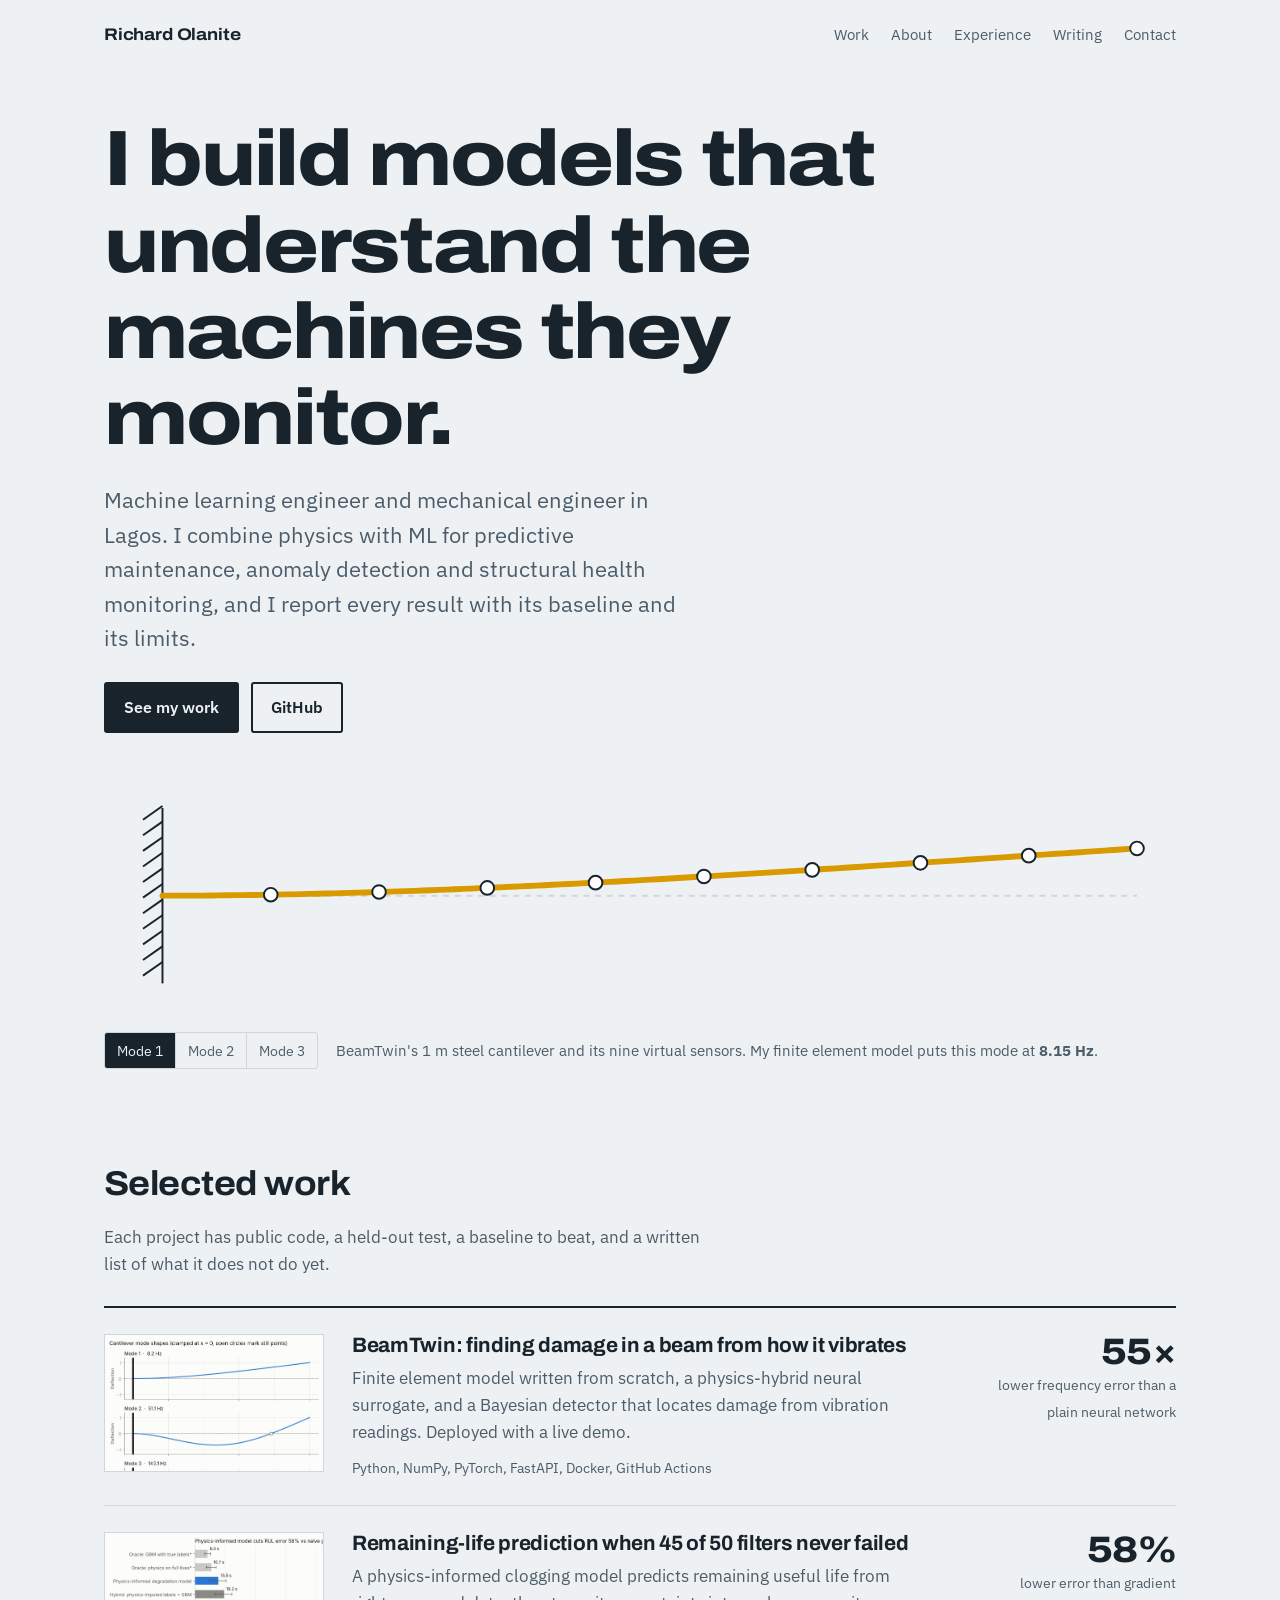
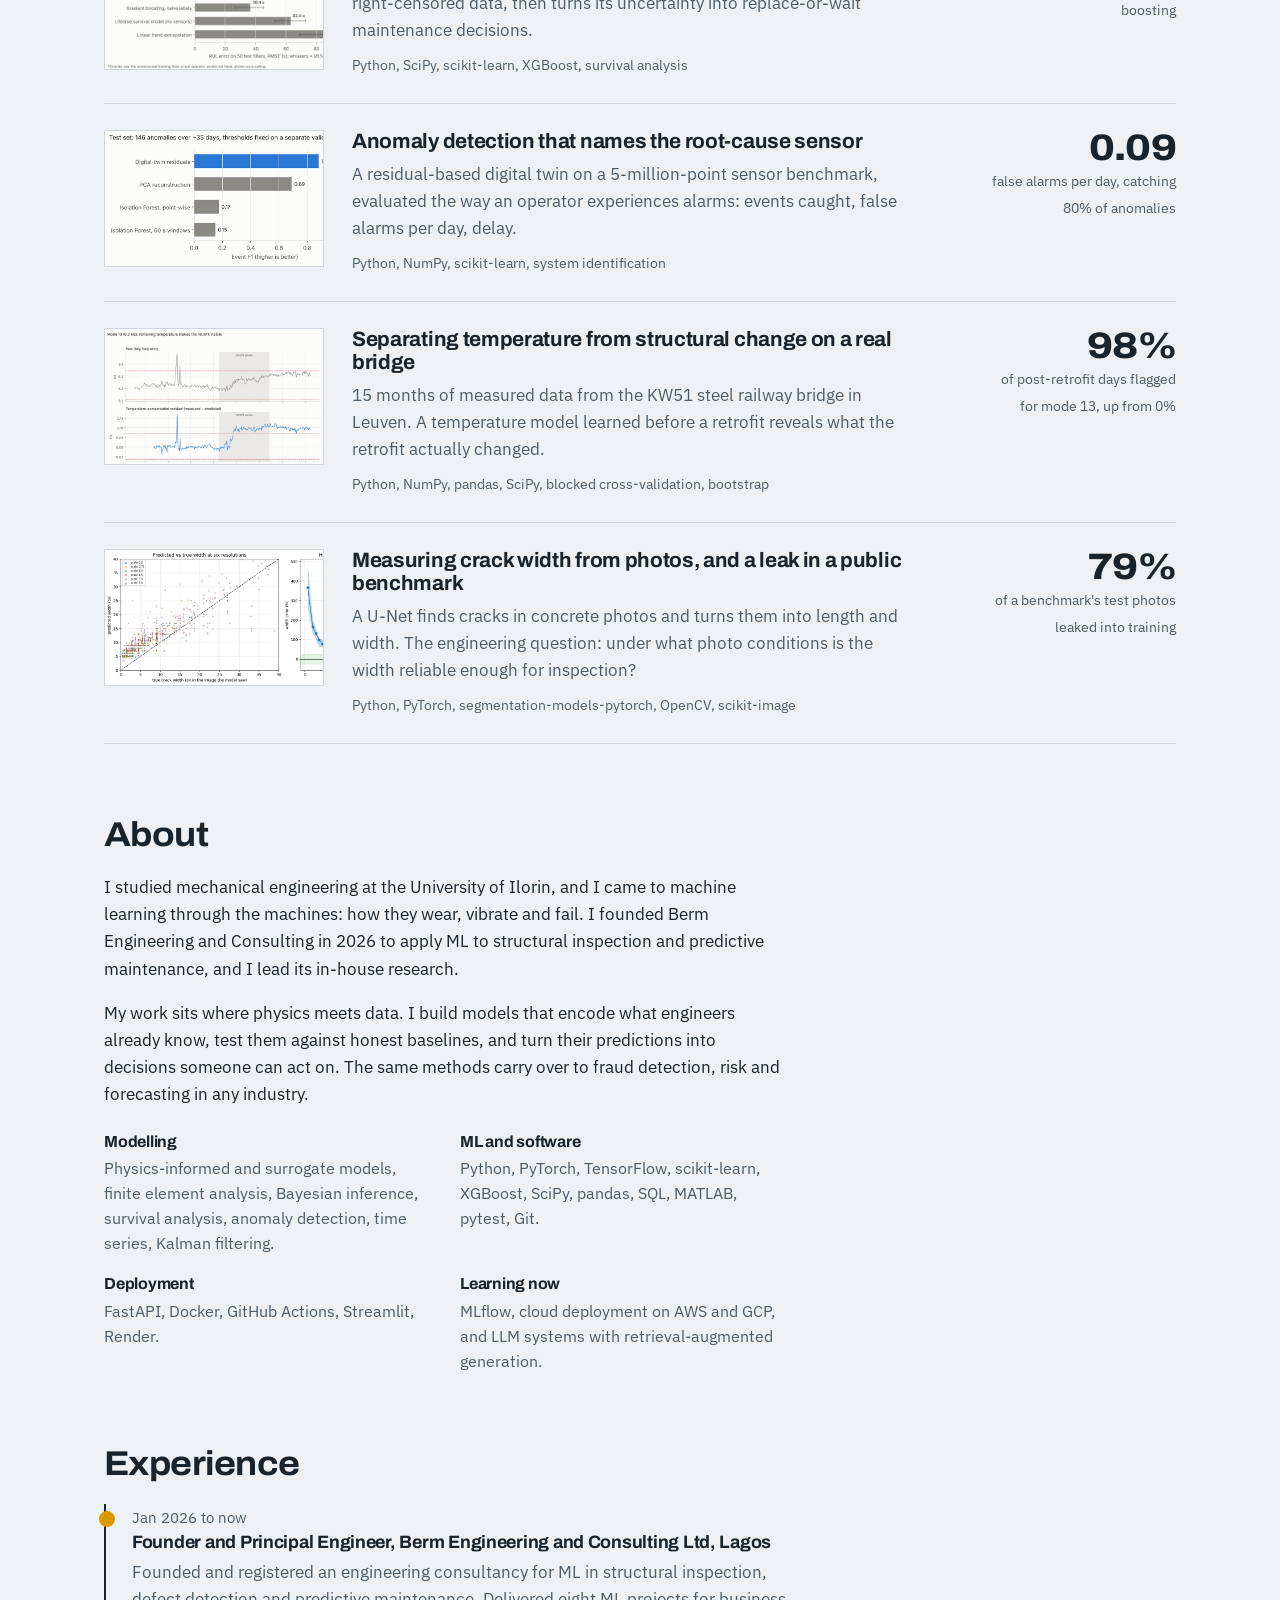
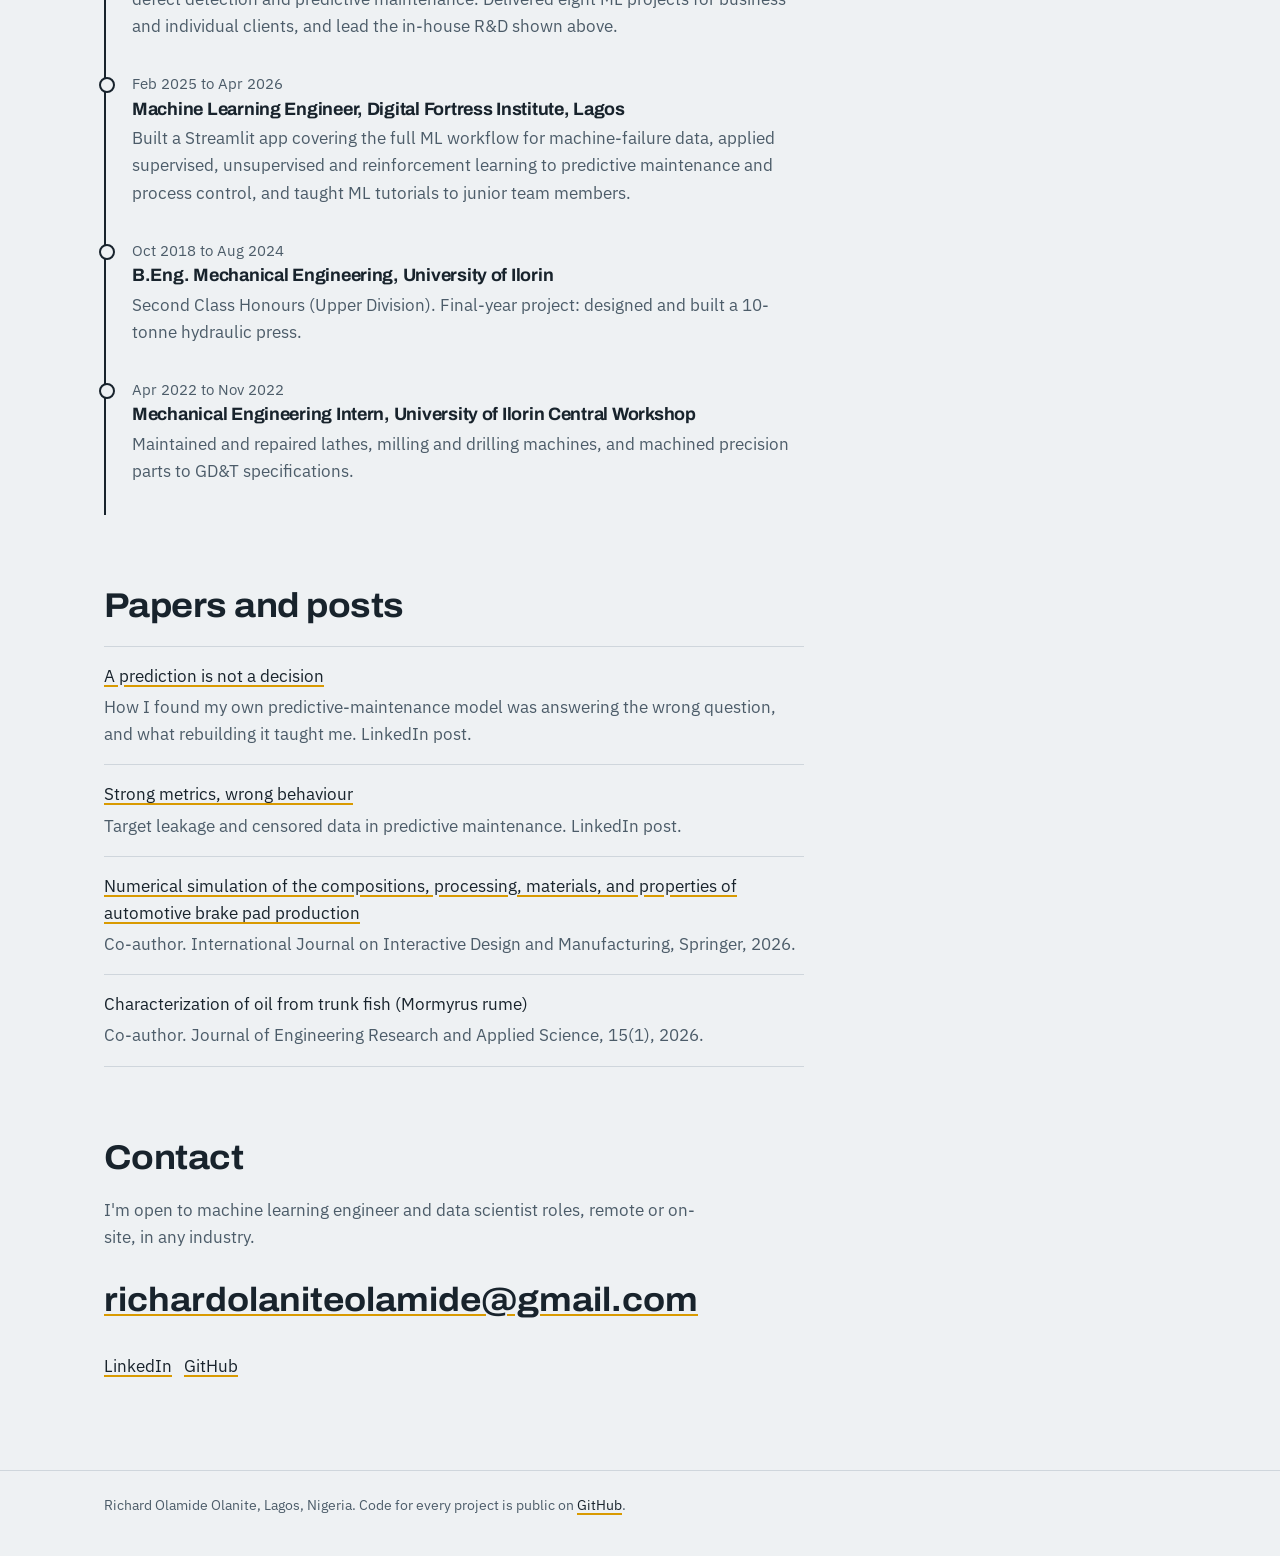
==== index.html @ 8b5c4968 "Portfolio site: home page and five project case studies" ====
<!doctype html>
<html lang="en">
<head>
<meta charset="utf-8">
<meta name="viewport" content="width=device-width, initial-scale=1">
<title>Richard Olanite | Machine learning engineer for physical systems</title>
<meta name="description" content="Machine learning engineer and mechanical engineer. Physics-informed ML for predictive maintenance, anomaly detection and structural health monitoring.">
<meta property="og:title" content="Richard Olanite | Machine learning engineer for physical systems">
<meta property="og:description" content="Machine learning engineer and mechanical engineer. Physics-informed ML for predictive maintenance, anomaly detection and structural health monitoring.">
<link rel="preconnect" href="https://fonts.googleapis.com">
<link rel="preconnect" href="https://fonts.gstatic.com" crossorigin>
<link href="https://fonts.googleapis.com/css2?family=Archivo:wdth,wght@100..125,600..800&family=IBM+Plex+Sans:wght@400;600&display=swap" rel="stylesheet">
<link rel="stylesheet" href="css/style.css">
<link rel="icon" href="data:image/svg+xml,%3Csvg xmlns='http://www.w3.org/2000/svg' viewBox='0 0 32 32'%3E%3Cpath d='M4 6v20M4 16 C12 16 20 14 28 8' stroke='%2318232c' stroke-width='3' fill='none' stroke-linecap='round'/%3E%3C/svg%3E">
</head>
<body>
<header class="site-head"><div class="wrap">
  <a class="wordmark" href="index.html">Richard Olanite</a>
  <nav class="site-nav" aria-label="Main">
    <a href="index.html#work">Work</a>
    <a href="index.html#about">About</a>
    <a href="index.html#experience">Experience</a>
    <a href="index.html#writing">Writing</a>
    <a href="index.html#contact">Contact</a>
  </nav>
</div></header>
<main>
<div class="wrap hero">
  <h1>I build models that understand the machines they monitor.</h1>
  <p class="lede">Machine learning engineer and mechanical engineer in Lagos. I combine physics with ML for predictive maintenance, anomaly detection and structural health monitoring, and I report every result with its baseline and its limits.</p>
  <div class="actions">
    <a class="btn primary" href="#work">See my work</a>
    
    <a class="btn" href="https://github.com/thatboypage">GitHub</a>
  </div>
  <figure class="beam-figure">
    <svg id="beam" viewBox="0 0 1100 260" role="img" aria-label="A cantilever beam clamped on the left, vibrating in one of its bending modes, with nine sensors along it.">
      <line x1="60" y1="40" x2="60" y2="220" class="wall"/><line x1="40" y1="52" x2="60" y2="38" class="wall"/><line x1="40" y1="68" x2="60" y2="54" class="wall"/><line x1="40" y1="84" x2="60" y2="70" class="wall"/><line x1="40" y1="100" x2="60" y2="86" class="wall"/><line x1="40" y1="116" x2="60" y2="102" class="wall"/><line x1="40" y1="132" x2="60" y2="118" class="wall"/><line x1="40" y1="148" x2="60" y2="134" class="wall"/><line x1="40" y1="164" x2="60" y2="150" class="wall"/><line x1="40" y1="180" x2="60" y2="166" class="wall"/><line x1="40" y1="196" x2="60" y2="182" class="wall"/><line x1="40" y1="212" x2="60" y2="198" class="wall"/>
      <line x1="60" y1="130" x2="1060" y2="130" class="rest"/>
      <path class="shape" d="M60 130 L1060 130"/>
      <circle class="sensor" r="7" cx="171.1" cy="130"></circle><circle class="sensor" r="7" cx="282.2" cy="130"></circle><circle class="sensor" r="7" cx="393.3" cy="130"></circle><circle class="sensor" r="7" cx="504.4" cy="130"></circle><circle class="sensor" r="7" cx="615.6" cy="130"></circle><circle class="sensor" r="7" cx="726.7" cy="130"></circle><circle class="sensor" r="7" cx="837.8" cy="130"></circle><circle class="sensor" r="7" cx="948.9" cy="130"></circle><circle class="sensor" r="7" cx="1060.0" cy="130"></circle>
    </svg>
    <figcaption class="beam-caption">
      <span class="mode-picker" role="group" aria-label="Choose a vibration mode">
        <button type="button" aria-pressed="true">Mode 1</button><button type="button" aria-pressed="false">Mode 2</button><button type="button" aria-pressed="false">Mode 3</button>
      </span>
      <span>BeamTwin's 1 m steel cantilever and its nine virtual sensors. My finite element model puts this mode at <strong id="mode-label">8.15 Hz</strong>.</span>
    </figcaption>
  </figure>
</div>

<section id="work"><div class="wrap">
  <h2>Selected work</h2>
  <p class="section-intro">Each project has public code, a held-out test, a baseline to beat, and a written list of what it does not do yet.</p>
  <ul class="work"><li><a class="row" href="projects/beamtwin.html">
  <div class="thumb"><img src="assets/fig/beam-modes.jpg" alt="" loading="lazy"></div>
  <div><h3>BeamTwin: finding damage in a beam from how it vibrates</h3><p>Finite element model written from scratch, a physics-hybrid neural surrogate, and a Bayesian detector that locates damage from vibration readings. Deployed with a live demo.</p><p class="stack">Python, NumPy, PyTorch, FastAPI, Docker, GitHub Actions</p></div>
  <div class="result"><strong>55×</strong><span>lower frequency error than a plain neural network</span></div>
</a></li><li><a class="row" href="projects/filter-rul.html">
  <div class="thumb"><img src="assets/fig/rul-comparison.jpg" alt="" loading="lazy"></div>
  <div><h3>Remaining-life prediction when 45 of 50 filters never failed</h3><p>A physics-informed clogging model predicts remaining useful life from right-censored data, then turns its uncertainty into replace-or-wait maintenance decisions.</p><p class="stack">Python, SciPy, scikit-learn, XGBoost, survival analysis</p></div>
  <div class="result"><strong>58%</strong><span>lower error than gradient boosting</span></div>
</a></li><li><a class="row" href="projects/anomaly-twin.html">
  <div class="thumb"><img src="assets/fig/cats-comparison.jpg" alt="" loading="lazy"></div>
  <div><h3>Anomaly detection that names the root-cause sensor</h3><p>A residual-based digital twin on a 5-million-point sensor benchmark, evaluated the way an operator experiences alarms: events caught, false alarms per day, delay.</p><p class="stack">Python, NumPy, scikit-learn, system identification</p></div>
  <div class="result"><strong>0.09</strong><span>false alarms per day, catching 80% of anomalies</span></div>
</a></li><li><a class="row" href="projects/kw51-bridge.html">
  <div class="thumb"><img src="assets/fig/kw51-chart.jpg" alt="" loading="lazy"></div>
  <div><h3>Separating temperature from structural change on a real bridge</h3><p>15 months of measured data from the KW51 steel railway bridge in Leuven. A temperature model learned before a retrofit reveals what the retrofit actually changed.</p><p class="stack">Python, NumPy, pandas, SciPy, blocked cross-validation, bootstrap</p></div>
  <div class="result"><strong>98%</strong><span>of post-retrofit days flagged for mode 13, up from 0%</span></div>
</a></li><li><a class="row" href="projects/crack-segmentation.html">
  <div class="thumb"><img src="assets/fig/crack-resolution.jpg" alt="" loading="lazy"></div>
  <div><h3>Measuring crack width from photos, and a leak in a public benchmark</h3><p>A U-Net finds cracks in concrete photos and turns them into length and width. The engineering question: under what photo conditions is the width reliable enough for inspection?</p><p class="stack">Python, PyTorch, segmentation-models-pytorch, OpenCV, scikit-image</p></div>
  <div class="result"><strong>79%</strong><span>of a benchmark&#x27;s test photos leaked into training</span></div>
</a></li></ul>
</div></section>

<section id="about"><div class="wrap about-grid">
  <div class="prose">
    <h2>About</h2>
    <p>I studied mechanical engineering at the University of Ilorin, and I came to machine learning through the machines: how they wear, vibrate and fail. I founded Berm Engineering and Consulting in 2026 to apply ML to structural inspection and predictive maintenance, and I lead its in-house research.</p>
    <p>My work sits where physics meets data. I build models that encode what engineers already know, test them against honest baselines, and turn their predictions into decisions someone can act on. The same methods carry over to fraud detection, risk and forecasting in any industry.</p>
    <div class="skills">
      <div><h3>Modelling</h3><p>Physics-informed and surrogate models, finite element analysis, Bayesian inference, survival analysis, anomaly detection, time series, Kalman filtering.</p></div>
      <div><h3>ML and software</h3><p>Python, PyTorch, TensorFlow, scikit-learn, XGBoost, SciPy, pandas, SQL, MATLAB, pytest, Git.</p></div>
      <div><h3>Deployment</h3><p>FastAPI, Docker, GitHub Actions, Streamlit, Render.</p></div>
      <div><h3>Learning now</h3><p>MLflow, cloud deployment on AWS and GCP, and LLM systems with retrieval-augmented generation.</p></div>
    </div>
  </div>
  <div class="photo"><img src="assets/richard.jpg" alt="Portrait of Richard Olanite" width="300" height="375" onload="this.closest('.about-grid').classList.add('has-photo')"></div>
</div></section>

<section id="experience"><div class="wrap">
  <h2>Experience</h2>
  <ol class="timeline">
    <li class="now"><span class="when">Jan 2026 to now</span><h3>Founder and Principal Engineer, Berm Engineering and Consulting Ltd, Lagos</h3><p>Founded and registered an engineering consultancy for ML in structural inspection, defect detection and predictive maintenance. Delivered eight ML projects for business and individual clients, and lead the in-house R&amp;D shown above.</p></li>
    <li><span class="when">Feb 2025 to Apr 2026</span><h3>Machine Learning Engineer, Digital Fortress Institute, Lagos</h3><p>Built a Streamlit app covering the full ML workflow for machine-failure data, applied supervised, unsupervised and reinforcement learning to predictive maintenance and process control, and taught ML tutorials to junior team members.</p></li>
    <li><span class="when">Oct 2018 to Aug 2024</span><h3>B.Eng. Mechanical Engineering, University of Ilorin</h3><p>Second Class Honours (Upper Division). Final-year project: designed and built a 10-tonne hydraulic press.</p></li>
    <li><span class="when">Apr 2022 to Nov 2022</span><h3>Mechanical Engineering Intern, University of Ilorin Central Workshop</h3><p>Maintained and repaired lathes, milling and drilling machines, and machined precision parts to GD&amp;T specifications.</p></li>
  </ol>
</div></section>

<section id="writing"><div class="wrap">
  <h2>Papers and posts</h2>
  <ul class="posts">
    <li><a href="https://www.linkedin.com/in/richardolanite/recent-activity/all/">A prediction is not a decision</a><p>How I found my own predictive-maintenance model was answering the wrong question, and what rebuilding it taught me. LinkedIn post.</p></li>
    <li><a href="https://www.linkedin.com/in/richardolanite/recent-activity/all/">Strong metrics, wrong behaviour</a><p>Target leakage and censored data in predictive maintenance. LinkedIn post.</p></li>
    <li><a href="https://doi.org/10.1007/s12008-026-02555-z">Numerical simulation of the compositions, processing, materials, and properties of automotive brake pad production</a><p>Co-author. International Journal on Interactive Design and Manufacturing, Springer, 2026.</p></li>
    <li><span>Characterization of oil from trunk fish (Mormyrus rume)</span><p>Co-author. Journal of Engineering Research and Applied Science, 15(1), 2026.</p></li>
  </ul>
</div></section>

<section id="contact" class="contact"><div class="wrap">
  <h2>Contact</h2>
  <p class="section-intro">I'm open to machine learning engineer and data scientist roles, remote or on-site, in any industry.</p>
  <p class="big"><a href="mailto:richardolaniteolamide@gmail.com">richardolaniteolamide@gmail.com</a></p>
  <p><a href="https://www.linkedin.com/in/richardolanite">LinkedIn</a> &nbsp; <a href="https://github.com/thatboypage">GitHub</a></p>
</div></section>
</main>
<footer class="site-foot"><div class="wrap">
  Richard Olamide Olanite, Lagos, Nigeria. Code for every project is public on <a href="https://github.com/thatboypage">GitHub</a>.
</div></footer>
<script src="js/beam.js"></script>
</body>
</html>
---- css/style.css ----
/* Richard Olanite — portfolio
   Palette: steel paper, slate ink, signal amber (used only for the vibrating beam and focus). */
:root {
  --paper: #eef1f3;
  --sheet: #ffffff;
  --ink: #18232c;
  --ink-2: #4c5c69;
  --rule: #cfd6dc;
  --amber: #d99a00;
  --amber-ink: #8a5f00;
  --display: "Archivo", "Helvetica Neue", Arial, sans-serif;
  --body: "IBM Plex Sans", "Helvetica Neue", Arial, sans-serif;
  --measure: 68ch;
  --wide: 1120px;
}

* { box-sizing: border-box; }
html { -webkit-text-size-adjust: 100%; }
body {
  margin: 0;
  background: var(--paper);
  color: var(--ink);
  font: 400 1.0625rem/1.6 var(--body);
}
img { max-width: 100%; height: auto; display: block; }
a { color: var(--ink); text-decoration-color: var(--amber); text-decoration-thickness: 2px; text-underline-offset: 3px; }
a:hover { color: var(--amber-ink); }
:focus-visible { outline: 3px solid var(--amber); outline-offset: 3px; border-radius: 2px; }

.wrap { max-width: var(--wide); margin: 0 auto; padding: 0 24px; }
.prose { max-width: var(--measure); }

/* Header */
.site-head { padding: 22px 0; }
.site-head .wrap { display: flex; justify-content: space-between; align-items: baseline; gap: 16px; flex-wrap: wrap; }
.wordmark { font: 700 1.05rem/1 var(--display); font-stretch: 112%; text-decoration: none; letter-spacing: -0.01em; }
.site-nav { display: flex; gap: 22px; flex-wrap: wrap; }
.site-nav a { text-decoration: none; color: var(--ink-2); font-size: 0.95rem; }
.site-nav a:hover { color: var(--ink); }

/* Type scale (1.25) */
h1, h2, h3 { font-family: var(--display); line-height: 1.1; letter-spacing: -0.015em; margin: 0; }
h1 { font-size: clamp(2.6rem, 6.4vw, 4.9rem); font-weight: 800; font-stretch: 115%; letter-spacing: -0.03em; }
h2 { font-size: clamp(1.6rem, 3vw, 2.15rem); font-weight: 700; font-stretch: 108%; margin-bottom: 0.6em; }
h3 { font-size: 1.3rem; font-weight: 700; }
p { margin: 0 0 1em; }

/* Hero */
.hero { padding-top: 48px; padding-bottom: 24px; }
.hero h1 { max-width: 14ch; }
.hero .lede { font-size: clamp(1.15rem, 1.8vw, 1.35rem); color: var(--ink-2); max-width: 46ch; margin-top: 22px; }
.hero .actions { display: flex; gap: 12px; flex-wrap: wrap; margin-top: 26px; }
.btn { display: inline-block; padding: 11px 18px; border: 2px solid var(--ink); text-decoration: none; font-weight: 600; font-size: 0.97rem; border-radius: 3px; }
.btn.primary { background: var(--ink); color: var(--paper); }
.btn.primary:hover { background: #2a3a47; color: var(--paper); }
.btn:hover { color: var(--ink); background: var(--sheet); }

/* The beam: the one memorable element */
.beam-figure { margin: 36px 0 0; }
.beam-figure svg { width: 100%; height: auto; display: block; overflow: visible; }
.beam-figure .wall { fill: none; stroke: var(--ink); stroke-width: 2; }
.beam-figure .rest { stroke: var(--rule); stroke-width: 2; stroke-dasharray: 6 6; }
.beam-figure .shape { fill: none; stroke: var(--amber); stroke-width: 6; stroke-linecap: round; }
.beam-figure .sensor { fill: var(--sheet); stroke: var(--ink); stroke-width: 2; }
.beam-caption { display: flex; flex-wrap: wrap; align-items: center; gap: 10px 18px; margin-top: 10px; color: var(--ink-2); font-size: 0.93rem; }
.mode-picker { display: inline-flex; border: 1px solid var(--rule); border-radius: 3px; overflow: hidden; }
.mode-picker button { font: inherit; font-size: 0.9rem; border: 0; background: transparent; color: var(--ink-2); padding: 6px 12px; cursor: pointer; }
.mode-picker button + button { border-left: 1px solid var(--rule); }
.mode-picker button[aria-pressed="true"] { background: var(--ink); color: var(--paper); }

/* Sections */
section { padding: 72px 0 0; }
.section-intro { color: var(--ink-2); max-width: 60ch; margin-bottom: 28px; }

/* Project index: rows, not cards */
.work { list-style: none; margin: 0; padding: 0; border-top: 2px solid var(--ink); }
.work li { border-bottom: 1px solid var(--rule); }
.work a.row { display: grid; grid-template-columns: 220px 1fr 190px; gap: 28px; padding: 26px 0; text-decoration: none; align-items: start; }
.work a.row:hover h3 { text-decoration: underline; text-decoration-color: var(--amber); text-decoration-thickness: 2px; text-underline-offset: 4px; }
.work .thumb { background: var(--sheet); border: 1px solid var(--rule); aspect-ratio: 16 / 10; overflow: hidden; }
.work .thumb img { width: 100%; height: 100%; object-fit: cover; object-position: top left; }
.work p { color: var(--ink-2); margin: 8px 0 0; max-width: 56ch; }
.work .stack { font-size: 0.88rem; color: var(--ink-2); margin-top: 10px; }
.result { text-align: right; }
.result strong { display: block; font: 800 2.3rem/1 var(--display); font-stretch: 112%; letter-spacing: -0.02em; }
.result span { font-size: 0.88rem; color: var(--ink-2); }

/* About */
.about-grid { display: grid; grid-template-columns: 1fr; gap: 48px; align-items: start; }
.about-grid .photo { display: none; }
.about-grid.has-photo { grid-template-columns: 1fr 300px; }
.about-grid.has-photo .photo { display: block; }
.about-grid img { border: 1px solid var(--rule); background: var(--sheet); }
.skills { display: grid; grid-template-columns: repeat(auto-fit, minmax(220px, 1fr)); gap: 20px 32px; margin-top: 24px; }
.skills h3 { font-size: 1rem; margin-bottom: 6px; }
.skills p { color: var(--ink-2); font-size: 0.97rem; margin: 0; }

/* Experience: a real timeline */
.timeline { list-style: none; margin: 0; padding: 0; border-left: 2px solid var(--ink); }
.timeline li { position: relative; padding: 0 0 30px 26px; max-width: 70ch; }
.timeline li::before { content: ""; position: absolute; left: -7px; top: 7px; width: 12px; height: 12px; background: var(--paper); border: 2px solid var(--ink); border-radius: 50%; }
.timeline li.now::before { background: var(--amber); border-color: var(--amber); }
.timeline .when { color: var(--ink-2); font-size: 0.93rem; }
.timeline h3 { font-size: 1.12rem; margin: 2px 0 6px; }
.timeline p { color: var(--ink-2); margin: 0; }

/* Writing */
.posts { list-style: none; padding: 0; margin: 0; max-width: 70ch; }
.posts li { padding: 16px 0; border-bottom: 1px solid var(--rule); }
.posts li:first-child { border-top: 1px solid var(--rule); }
.posts p { color: var(--ink-2); margin: 4px 0 0; }

/* Contact + footer */
.contact { padding-bottom: 72px; }
.contact .big { font: 700 clamp(1.4rem, 3.2vw, 2.1rem)/1.2 var(--display); font-stretch: 108%; word-break: break-word; }
.site-foot { border-top: 1px solid var(--rule); padding: 22px 0 40px; color: var(--ink-2); font-size: 0.9rem; }

/* Case-study pages */
.case-head { padding: 36px 0 8px; }
.case-head h1 { font-size: clamp(2rem, 4.6vw, 3.4rem); max-width: 20ch; }
.case-head .lede { font-size: 1.2rem; color: var(--ink-2); max-width: 58ch; margin-top: 18px; }
.back { display: inline-block; margin-bottom: 22px; color: var(--ink-2); font-size: 0.95rem; }
.facts { display: grid; grid-template-columns: repeat(auto-fit, minmax(190px, 1fr)); gap: 0; border-top: 2px solid var(--ink); border-bottom: 1px solid var(--rule); margin: 32px 0 0; }
.facts div { padding: 18px 20px 18px 0; }
.facts strong { display: block; font: 800 1.9rem/1.05 var(--display); font-stretch: 110%; letter-spacing: -0.02em; }
.facts span { font-size: 0.9rem; color: var(--ink-2); }
.case section { padding-top: 52px; }
.case section h2 { font-size: 1.5rem; }
.case ol, .case ul { padding-left: 1.2em; max-width: var(--measure); }
.case li { margin-bottom: 0.5em; }
figure.plot { margin: 28px 0 0; background: var(--sheet); border: 1px solid var(--rule); padding: 14px; }
figure.plot figcaption { font-size: 0.92rem; color: var(--ink-2); margin-top: 10px; max-width: var(--measure); }
figure.plot.narrow { max-width: 620px; }
.table-scroll { overflow-x: auto; margin-top: 20px; }
table { border-collapse: collapse; font-size: 0.95rem; min-width: 560px; background: var(--sheet); }
th, td { text-align: left; padding: 9px 14px; border-bottom: 1px solid var(--rule); vertical-align: top; }
thead th { border-bottom: 2px solid var(--ink); font-weight: 600; }
td.num, th.num { text-align: right; font-variant-numeric: tabular-nums; }
tr.best td { font-weight: 600; }
.links { display: flex; gap: 12px; flex-wrap: wrap; margin-top: 24px; }
.next { padding: 64px 0; }

@media (max-width: 860px) {
  .work a.row { grid-template-columns: 1fr; gap: 14px; }
  .result { text-align: left; }
  .about-grid.has-photo { grid-template-columns: 1fr; }
  .about-grid img { max-width: 260px; }
}
@media (prefers-reduced-motion: reduce) {
  * { scroll-behavior: auto !important; }
}
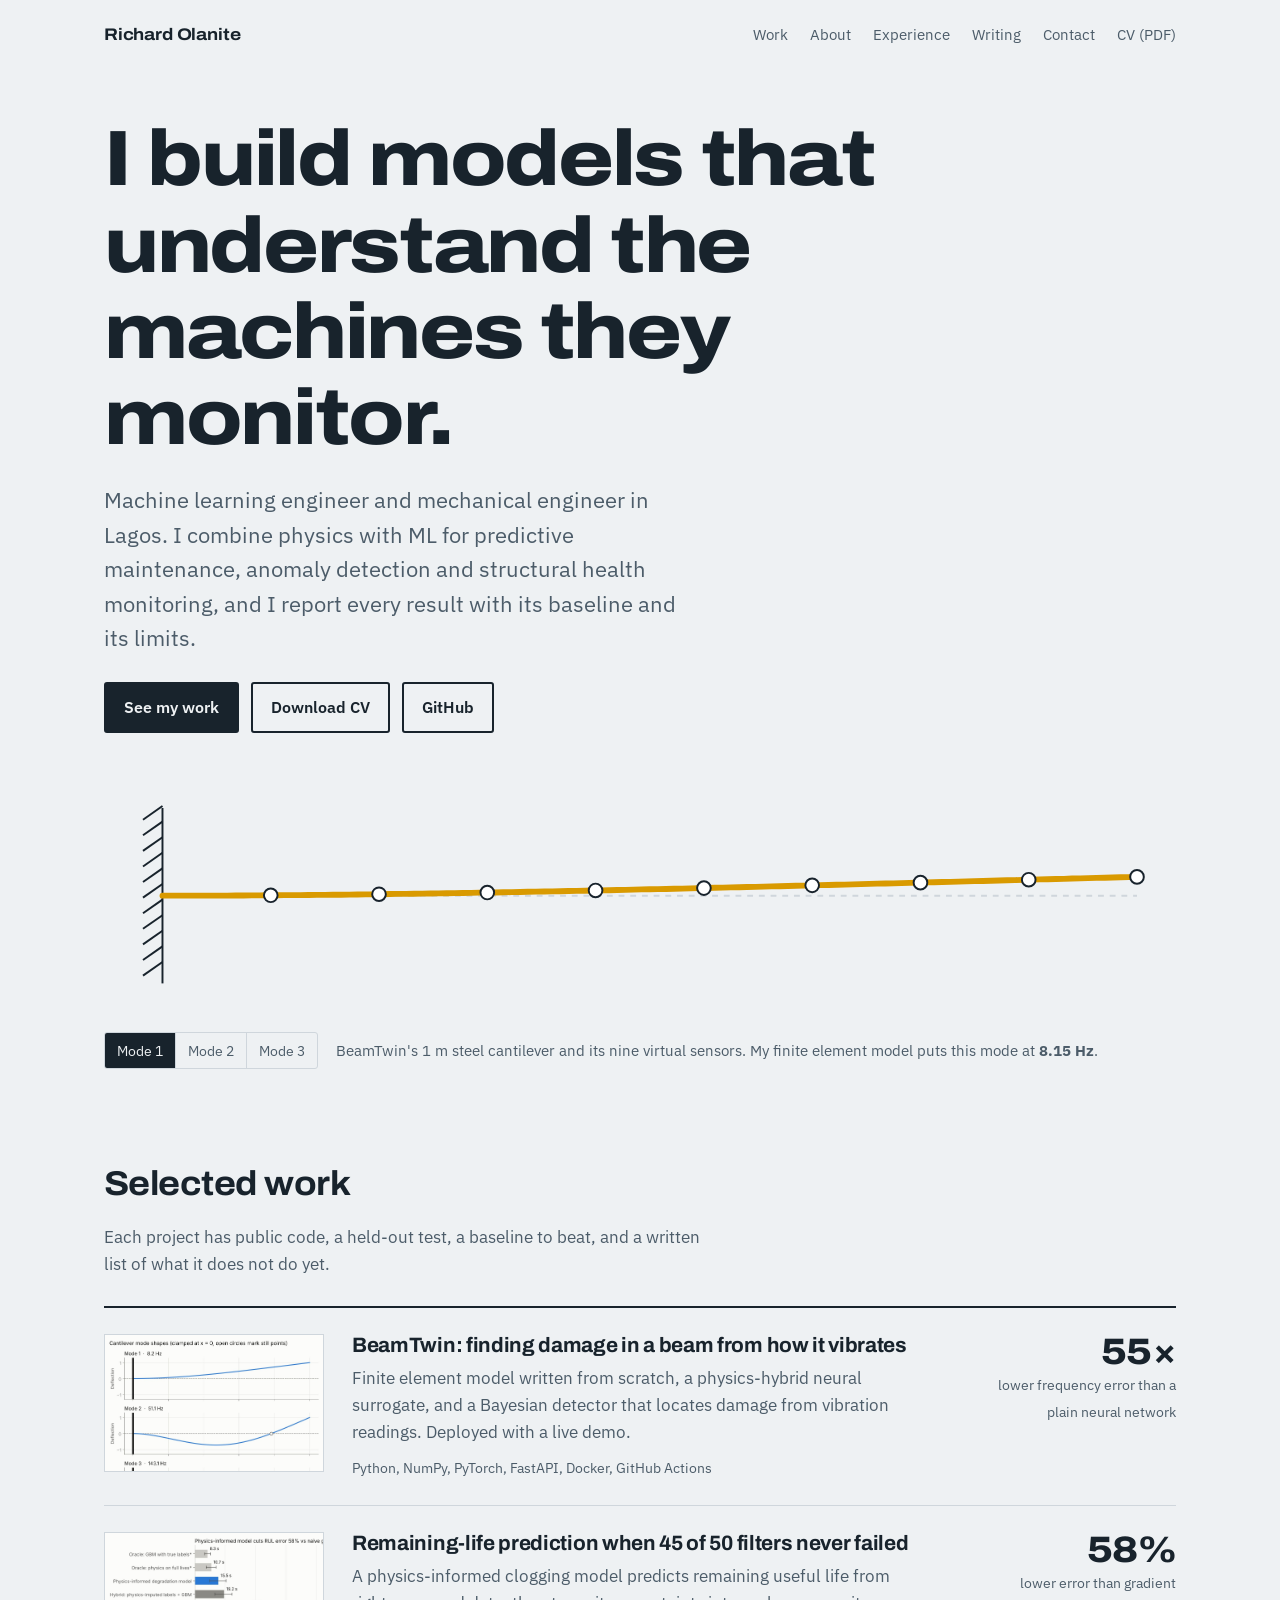
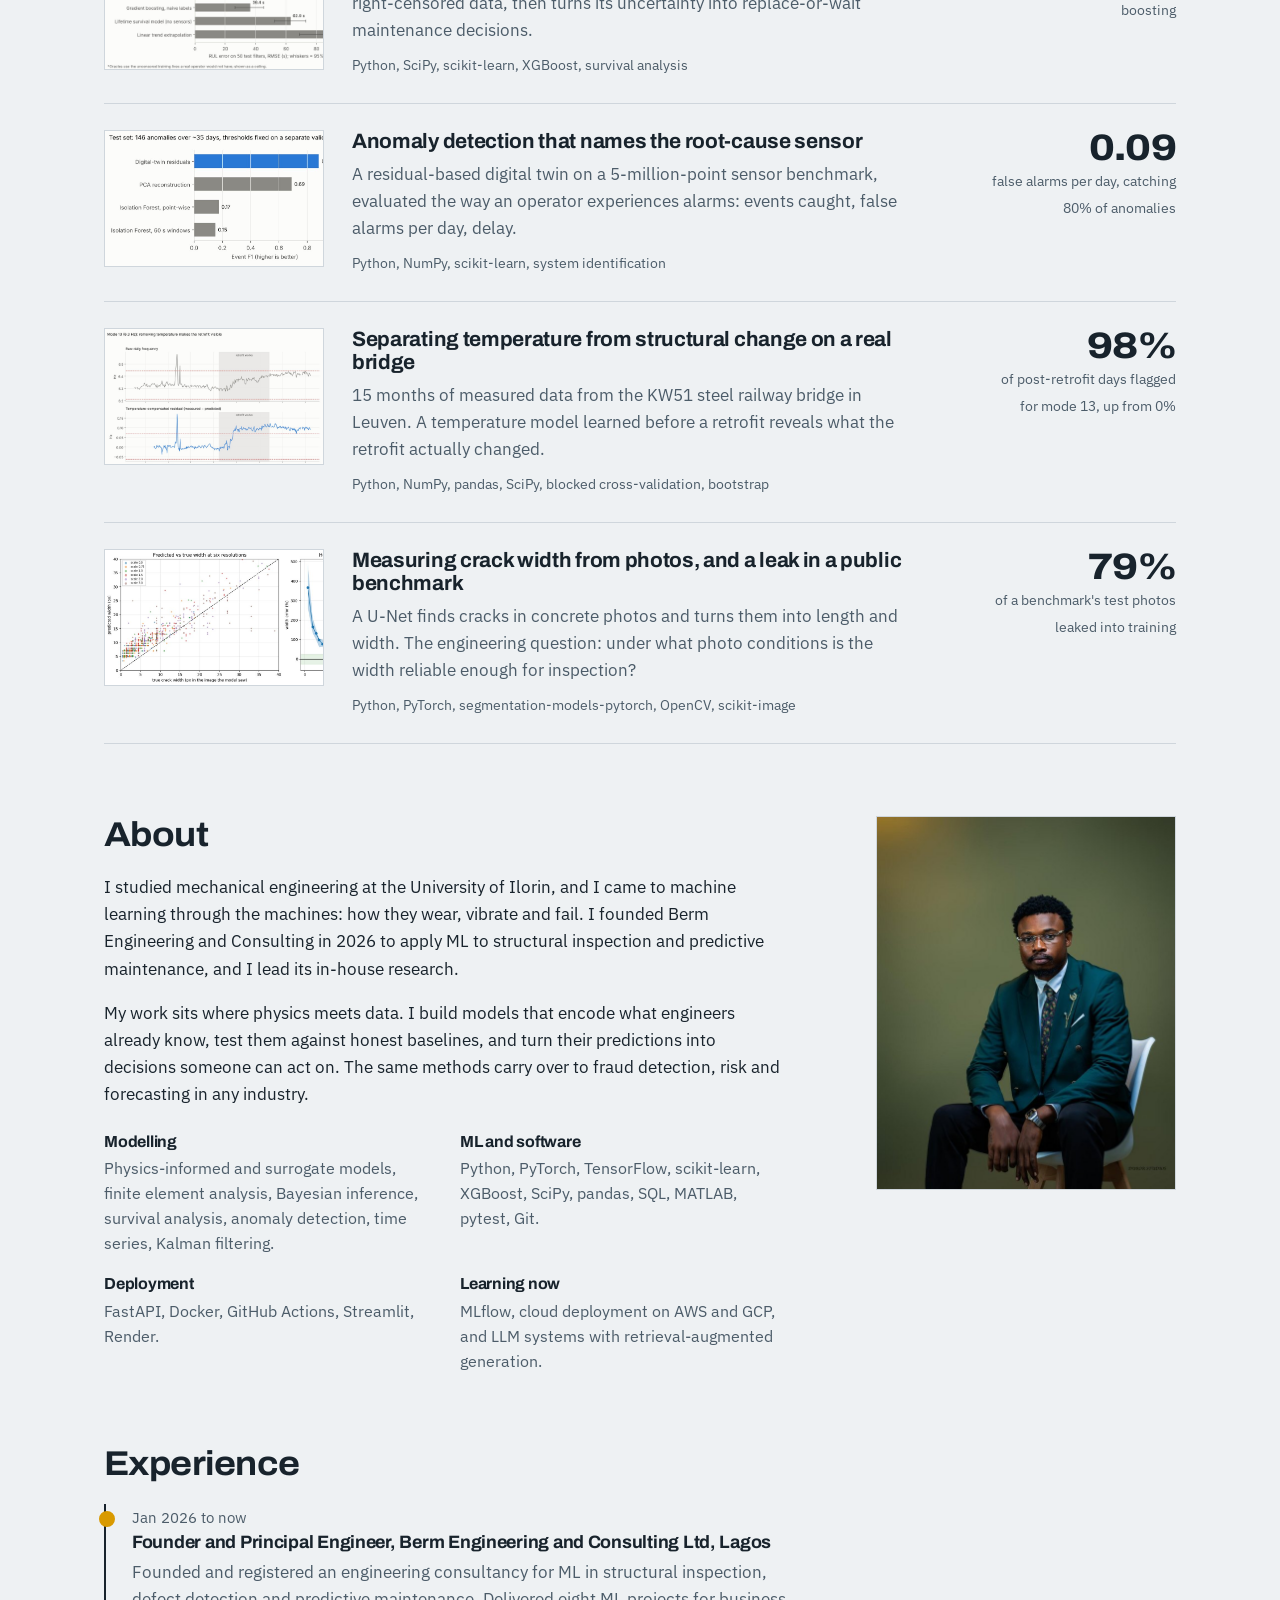
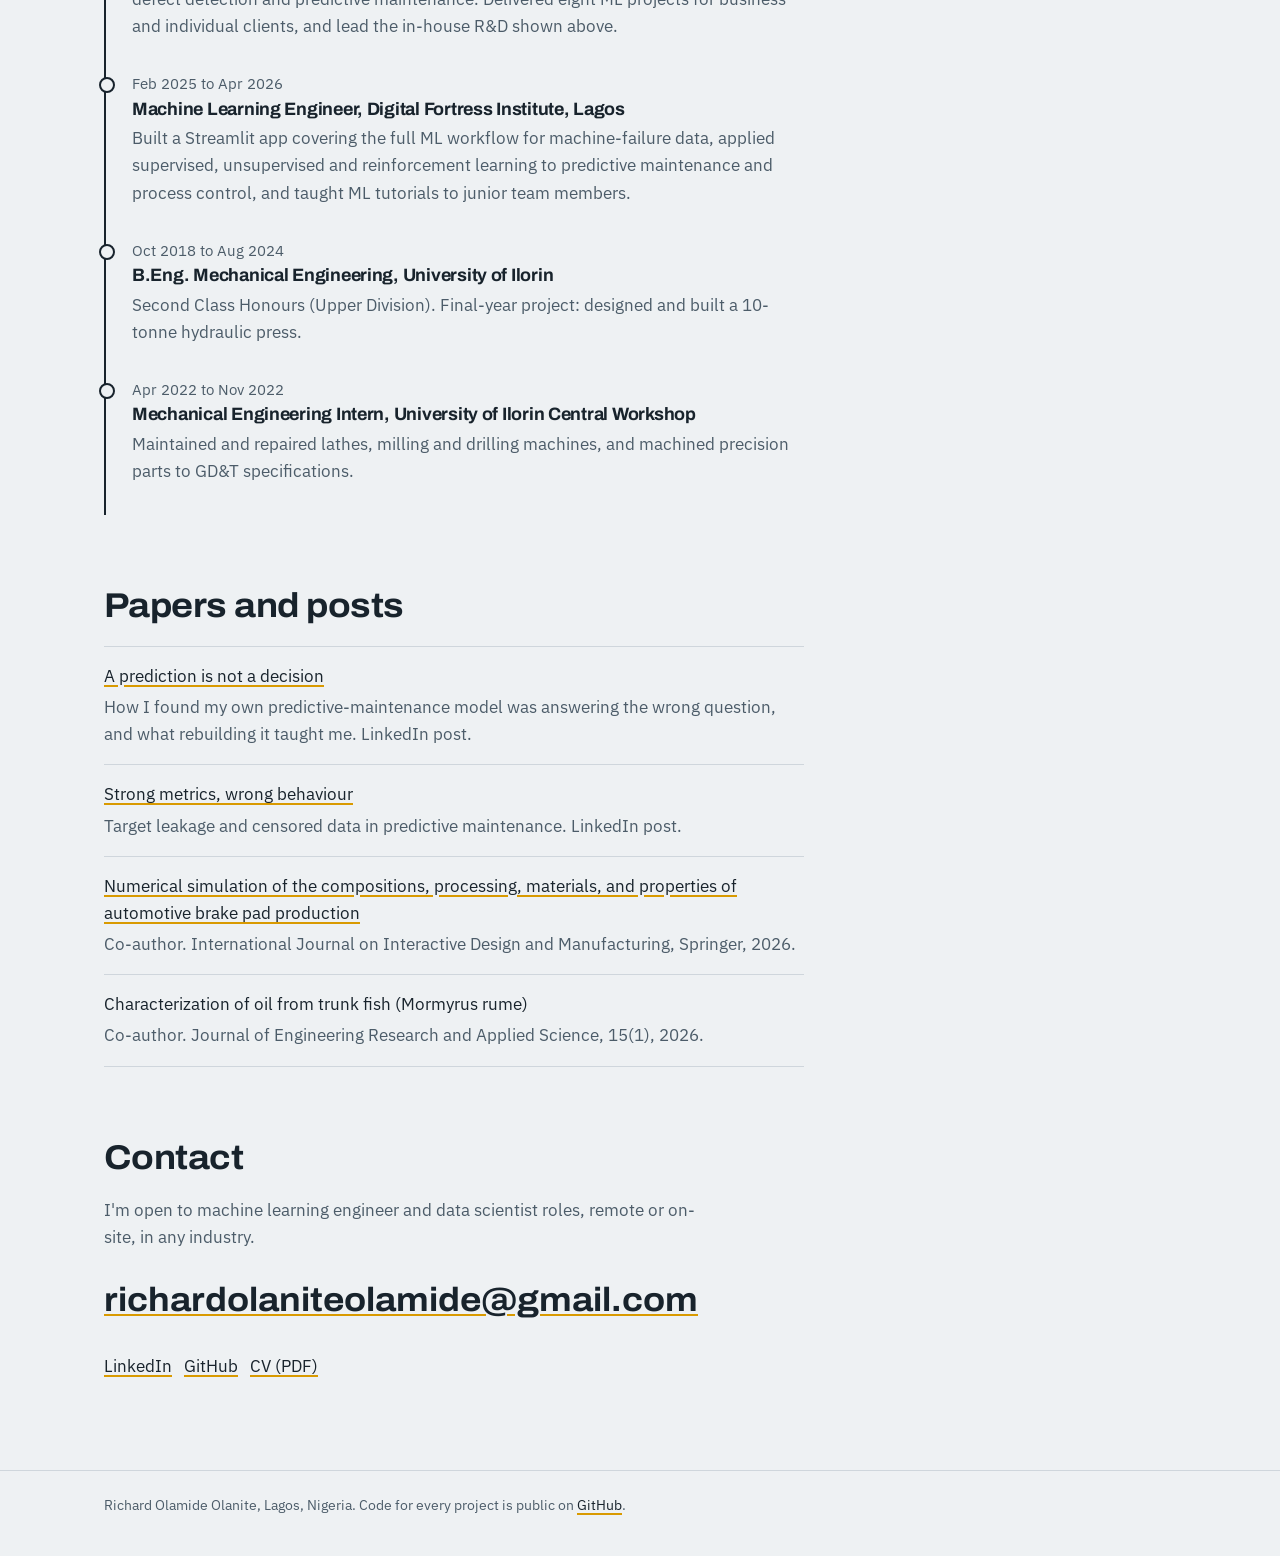
==== commit 0f1b00ed: "Add portrait and job CV" ====
--- a/index.html
+++ b/index.html
@@ -22,6 +22,7 @@
     <a href="index.html#experience">Experience</a>
     <a href="index.html#writing">Writing</a>
     <a href="index.html#contact">Contact</a>
+    <a href="assets/Richard_Olanite_CV.pdf">CV (PDF)</a>
   </nav>
 </div></header>
 <main>
@@ -30,7 +31,7 @@
   <p class="lede">Machine learning engineer and mechanical engineer in Lagos. I combine physics with ML for predictive maintenance, anomaly detection and structural health monitoring, and I report every result with its baseline and its limits.</p>
   <div class="actions">
     <a class="btn primary" href="#work">See my work</a>
-    
+    <a class="btn" href="assets/Richard_Olanite_CV.pdf">Download CV</a>
     <a class="btn" href="https://github.com/thatboypage">GitHub</a>
   </div>
   <figure class="beam-figure">
@@ -114,7 +115,7 @@
   <h2>Contact</h2>
   <p class="section-intro">I'm open to machine learning engineer and data scientist roles, remote or on-site, in any industry.</p>
   <p class="big"><a href="mailto:richardolaniteolamide@gmail.com">richardolaniteolamide@gmail.com</a></p>
-  <p><a href="https://www.linkedin.com/in/richardolanite">LinkedIn</a> &nbsp; <a href="https://github.com/thatboypage">GitHub</a></p>
+  <p><a href="https://www.linkedin.com/in/richardolanite">LinkedIn</a> &nbsp; <a href="https://github.com/thatboypage">GitHub</a> &nbsp; <a href="assets/Richard_Olanite_CV.pdf">CV (PDF)</a></p>
 </div></section>
 </main>
 <footer class="site-foot"><div class="wrap">
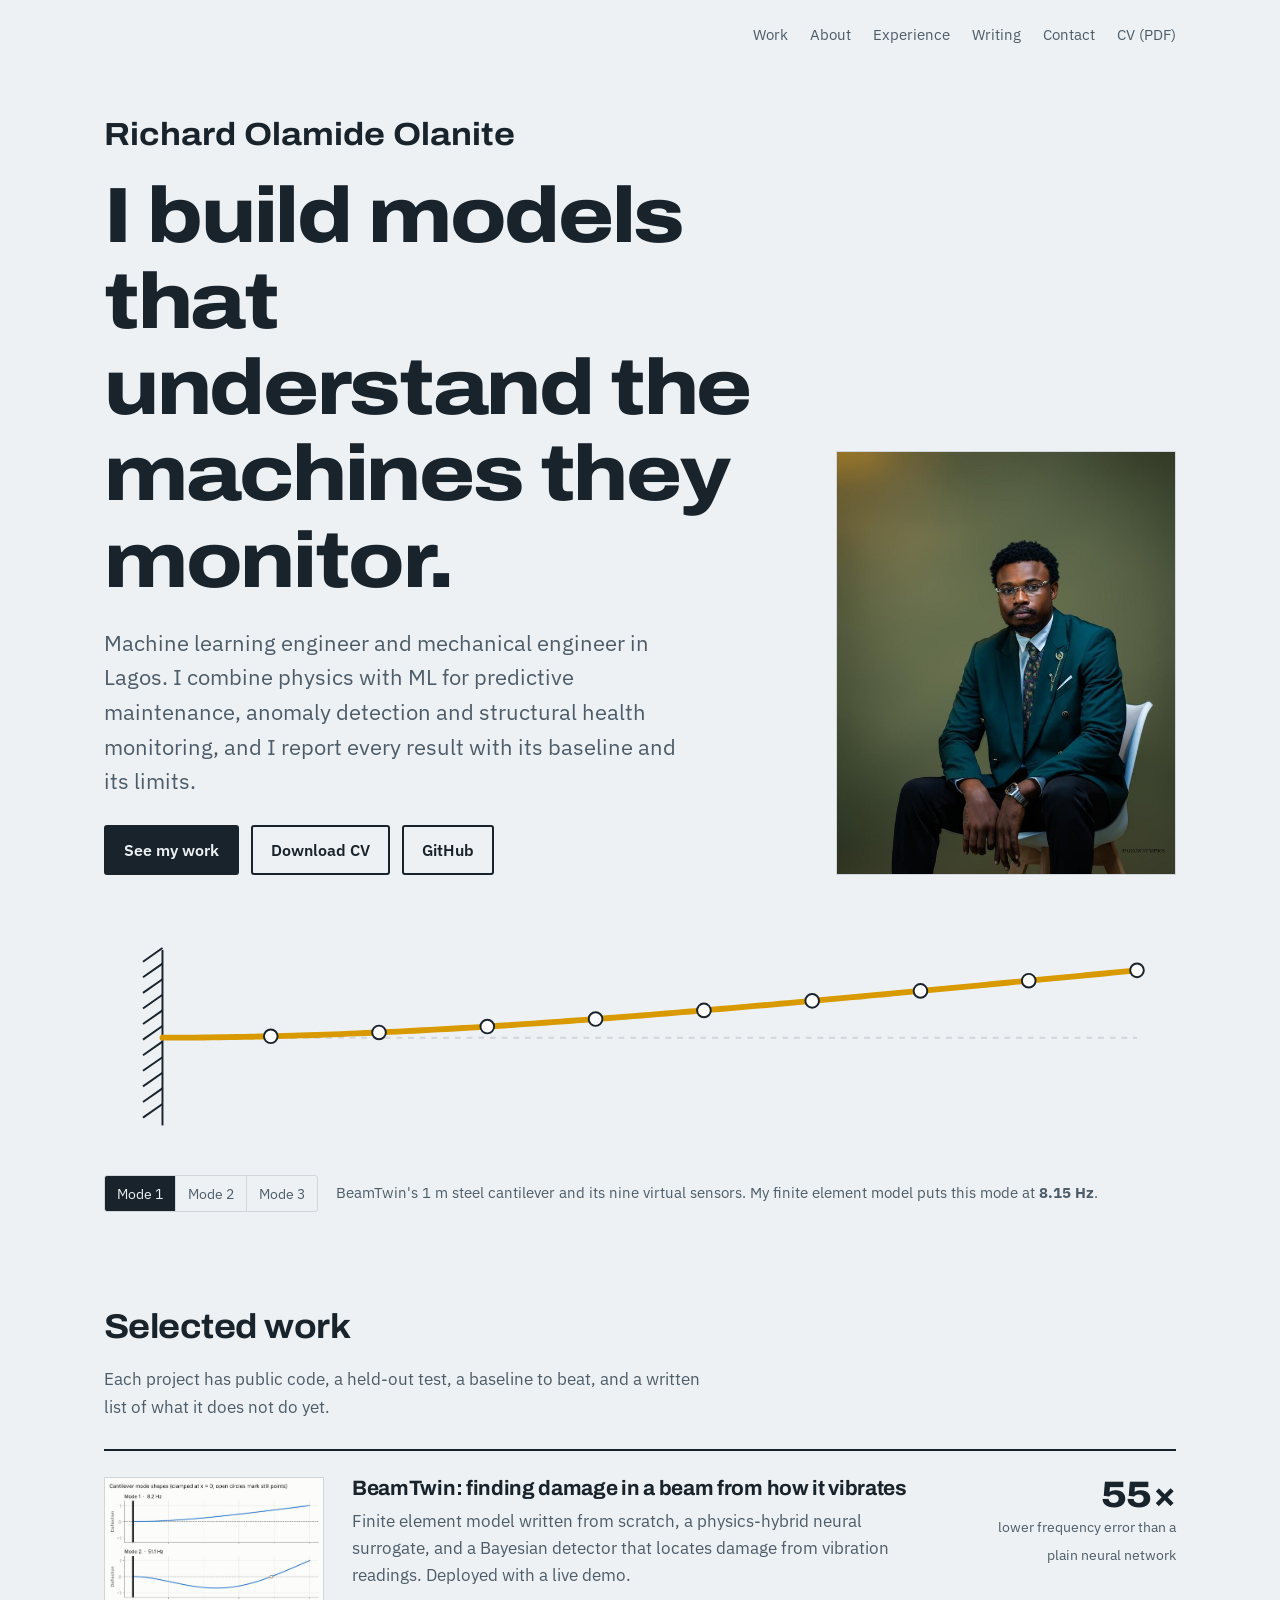
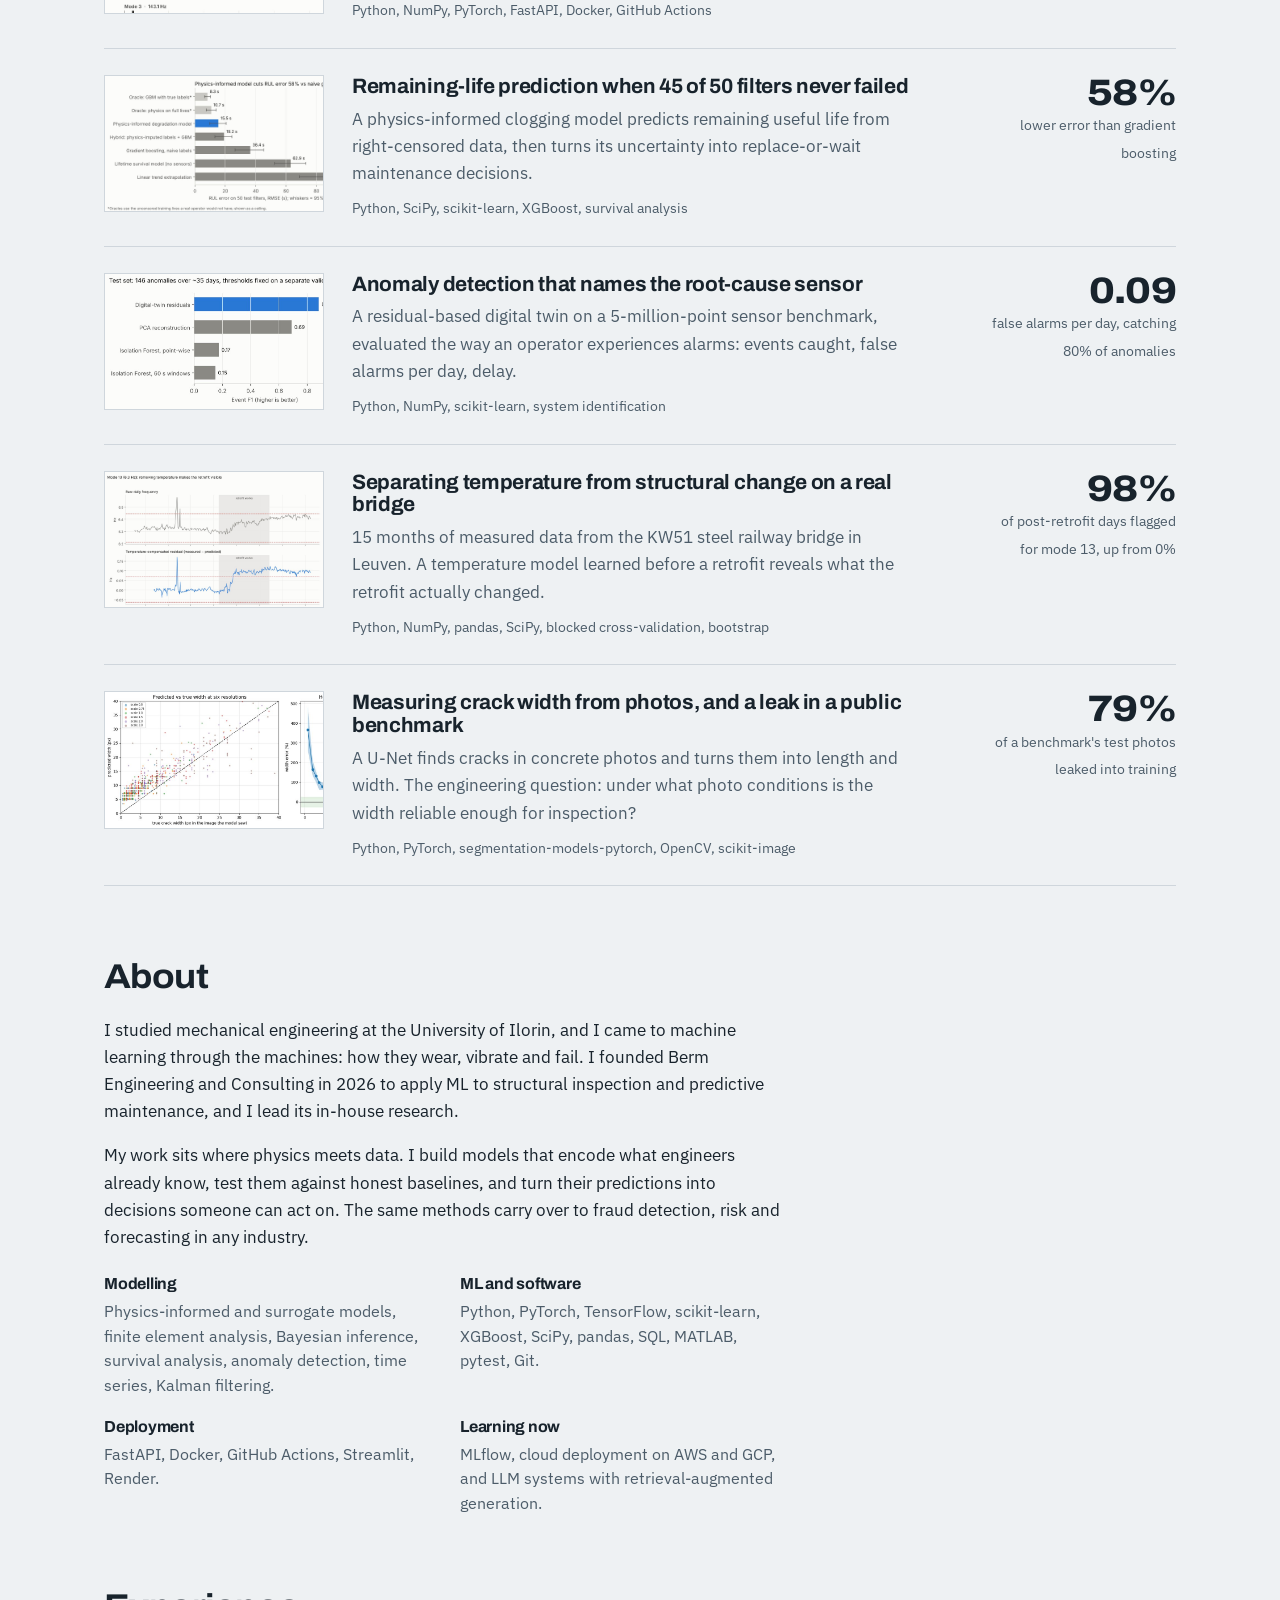
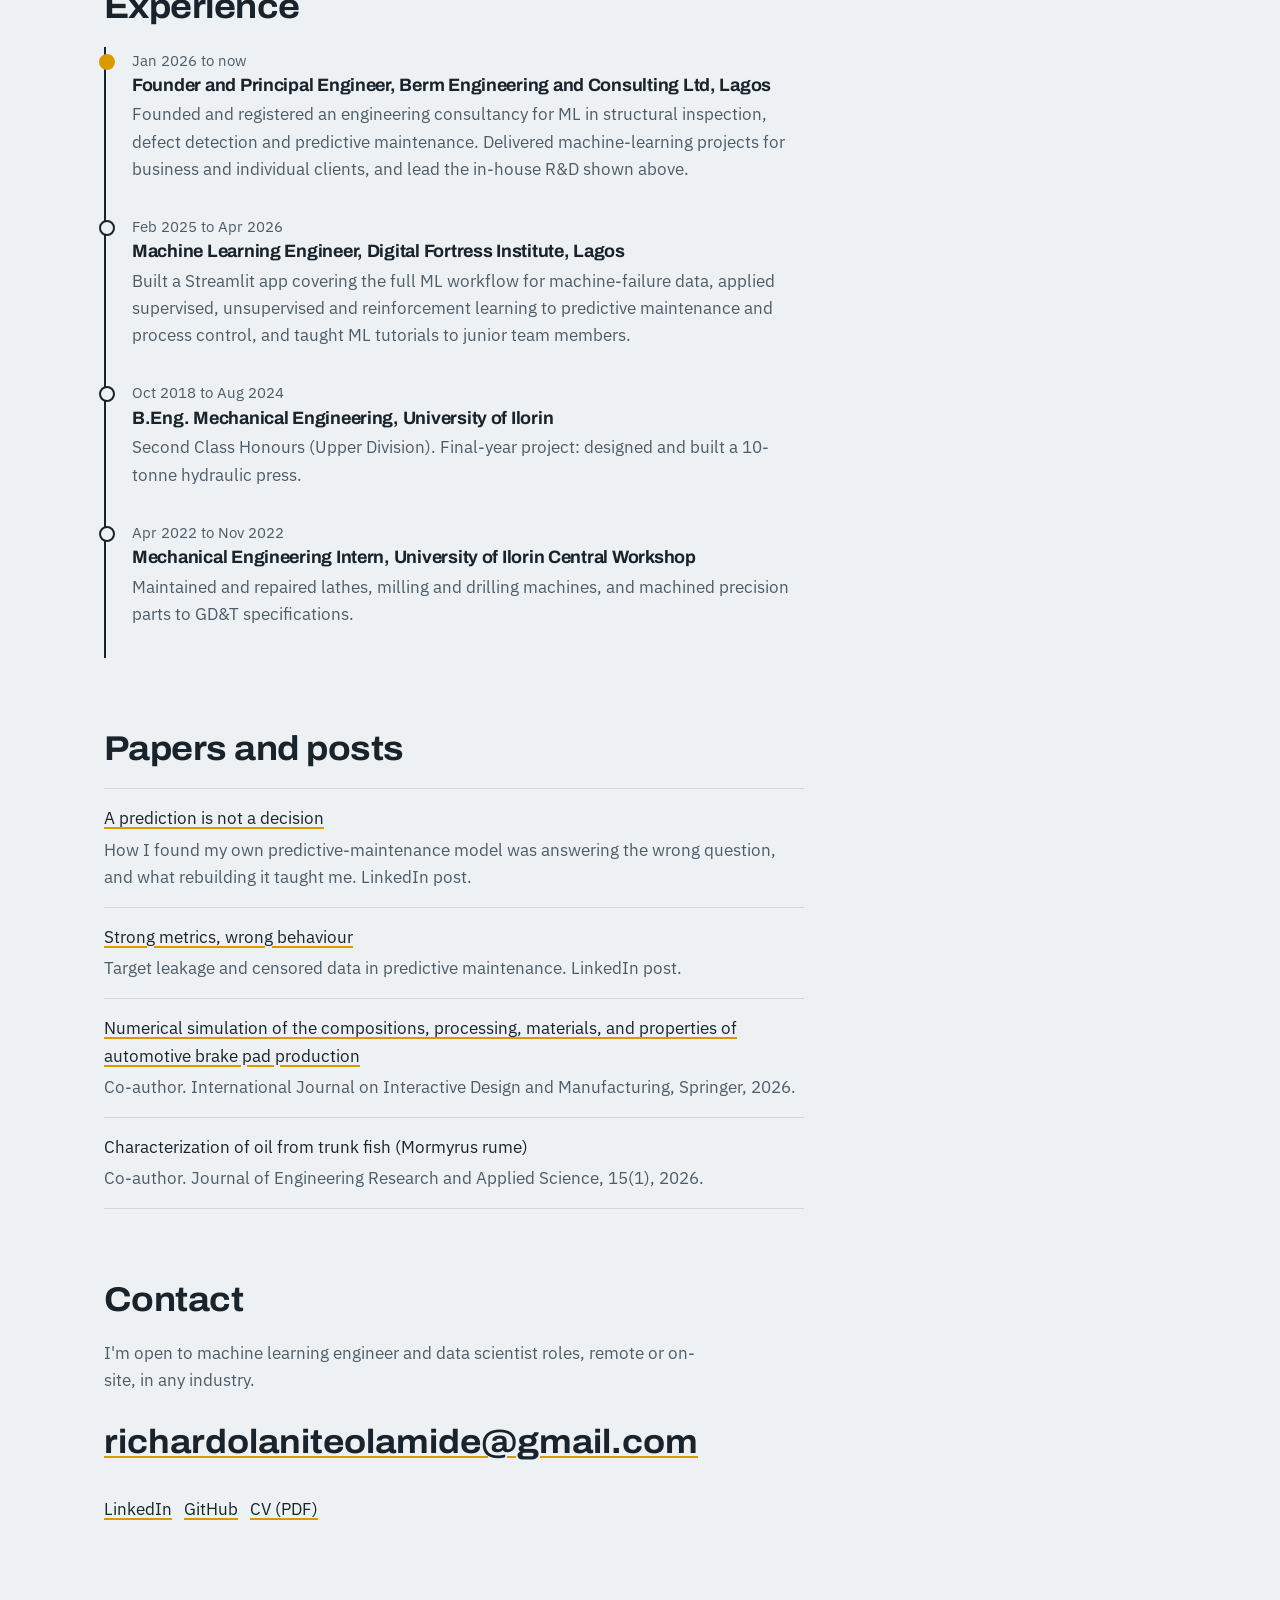
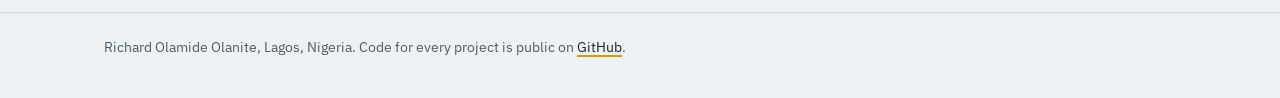
==== commit eaaa1965: "Full name in hero with portrait, updated CV and experience wording" ====
--- a/index.html
+++ b/index.html
@@ -3,9 +3,9 @@
 <head>
 <meta charset="utf-8">
 <meta name="viewport" content="width=device-width, initial-scale=1">
-<title>Richard Olanite | Machine learning engineer for physical systems</title>
+<title>Richard Olamide Olanite | Machine learning engineer</title>
 <meta name="description" content="Machine learning engineer and mechanical engineer. Physics-informed ML for predictive maintenance, anomaly detection and structural health monitoring.">
-<meta property="og:title" content="Richard Olanite | Machine learning engineer for physical systems">
+<meta property="og:title" content="Richard Olamide Olanite | Machine learning engineer">
 <meta property="og:description" content="Machine learning engineer and mechanical engineer. Physics-informed ML for predictive maintenance, anomaly detection and structural health monitoring.">
 <link rel="preconnect" href="https://fonts.googleapis.com">
 <link rel="preconnect" href="https://fonts.gstatic.com" crossorigin>
@@ -15,7 +15,7 @@
 </head>
 <body>
 <header class="site-head"><div class="wrap">
-  <a class="wordmark" href="index.html">Richard Olanite</a>
+  <span></span>
   <nav class="site-nav" aria-label="Main">
     <a href="index.html#work">Work</a>
     <a href="index.html#about">About</a>
@@ -27,6 +27,9 @@
 </div></header>
 <main>
 <div class="wrap hero">
+ <div class="hero-top">
+ <div>
+  <p class="hero-name">Richard Olamide Olanite</p>
   <h1>I build models that understand the machines they monitor.</h1>
   <p class="lede">Machine learning engineer and mechanical engineer in Lagos. I combine physics with ML for predictive maintenance, anomaly detection and structural health monitoring, and I report every result with its baseline and its limits.</p>
   <div class="actions">
@@ -34,6 +37,9 @@
     <a class="btn" href="assets/Richard_Olanite_CV.pdf">Download CV</a>
     <a class="btn" href="https://github.com/thatboypage">GitHub</a>
   </div>
+ </div>
+  <img class="portrait" src="assets/richard.jpg" alt="Portrait of Richard Olamide Olanite" width="600" height="750">
+ </div>
   <figure class="beam-figure">
     <svg id="beam" viewBox="0 0 1100 260" role="img" aria-label="A cantilever beam clamped on the left, vibrating in one of its bending modes, with nine sensors along it.">
       <line x1="60" y1="40" x2="60" y2="220" class="wall"/><line x1="40" y1="52" x2="60" y2="38" class="wall"/><line x1="40" y1="68" x2="60" y2="54" class="wall"/><line x1="40" y1="84" x2="60" y2="70" class="wall"/><line x1="40" y1="100" x2="60" y2="86" class="wall"/><line x1="40" y1="116" x2="60" y2="102" class="wall"/><line x1="40" y1="132" x2="60" y2="118" class="wall"/><line x1="40" y1="148" x2="60" y2="134" class="wall"/><line x1="40" y1="164" x2="60" y2="150" class="wall"/><line x1="40" y1="180" x2="60" y2="166" class="wall"/><line x1="40" y1="196" x2="60" y2="182" class="wall"/><line x1="40" y1="212" x2="60" y2="198" class="wall"/>
@@ -88,13 +94,12 @@
       <div><h3>Learning now</h3><p>MLflow, cloud deployment on AWS and GCP, and LLM systems with retrieval-augmented generation.</p></div>
     </div>
   </div>
-  <div class="photo"><img src="assets/richard.jpg" alt="Portrait of Richard Olanite" width="300" height="375" onload="this.closest('.about-grid').classList.add('has-photo')"></div>
 </div></section>
 
 <section id="experience"><div class="wrap">
   <h2>Experience</h2>
   <ol class="timeline">
-    <li class="now"><span class="when">Jan 2026 to now</span><h3>Founder and Principal Engineer, Berm Engineering and Consulting Ltd, Lagos</h3><p>Founded and registered an engineering consultancy for ML in structural inspection, defect detection and predictive maintenance. Delivered eight ML projects for business and individual clients, and lead the in-house R&amp;D shown above.</p></li>
+    <li class="now"><span class="when">Jan 2026 to now</span><h3>Founder and Principal Engineer, Berm Engineering and Consulting Ltd, Lagos</h3><p>Founded and registered an engineering consultancy for ML in structural inspection, defect detection and predictive maintenance. Delivered machine-learning projects for business and individual clients, and lead the in-house R&amp;D shown above.</p></li>
     <li><span class="when">Feb 2025 to Apr 2026</span><h3>Machine Learning Engineer, Digital Fortress Institute, Lagos</h3><p>Built a Streamlit app covering the full ML workflow for machine-failure data, applied supervised, unsupervised and reinforcement learning to predictive maintenance and process control, and taught ML tutorials to junior team members.</p></li>
     <li><span class="when">Oct 2018 to Aug 2024</span><h3>B.Eng. Mechanical Engineering, University of Ilorin</h3><p>Second Class Honours (Upper Division). Final-year project: designed and built a 10-tonne hydraulic press.</p></li>
     <li><span class="when">Apr 2022 to Nov 2022</span><h3>Mechanical Engineering Intern, University of Ilorin Central Workshop</h3><p>Maintained and repaired lathes, milling and drilling machines, and machined precision parts to GD&amp;T specifications.</p></li>
--- a/css/style.css
+++ b/css/style.css
@@ -33,7 +33,7 @@
 /* Header */
 .site-head { padding: 22px 0; }
 .site-head .wrap { display: flex; justify-content: space-between; align-items: baseline; gap: 16px; flex-wrap: wrap; }
-.wordmark { font: 700 1.05rem/1 var(--display); font-stretch: 112%; text-decoration: none; letter-spacing: -0.01em; }
+.wordmark { font: 700 1.2rem/1 var(--display); font-stretch: 112%; text-decoration: none; letter-spacing: -0.01em; }
 .site-nav { display: flex; gap: 22px; flex-wrap: wrap; }
 .site-nav a { text-decoration: none; color: var(--ink-2); font-size: 0.95rem; }
 .site-nav a:hover { color: var(--ink); }
@@ -47,7 +47,11 @@
 
 /* Hero */
 .hero { padding-top: 48px; padding-bottom: 24px; }
+.hero-name { font: 700 clamp(1.5rem, 2.8vw, 2rem)/1.2 var(--display); font-stretch: 110%; margin: 0 0 18px; color: var(--ink); }
 .hero h1 { max-width: 14ch; }
+.hero-top { display: grid; grid-template-columns: 1fr 340px; gap: 56px; align-items: end; }
+.portrait { width: 100%; height: auto; border: 1px solid var(--rule); }
+@media (max-width: 860px) { .hero-top { grid-template-columns: 1fr; } .portrait { max-width: 280px; order: -1; } }
 .hero .lede { font-size: clamp(1.15rem, 1.8vw, 1.35rem); color: var(--ink-2); max-width: 46ch; margin-top: 22px; }
 .hero .actions { display: flex; gap: 12px; flex-wrap: wrap; margin-top: 26px; }
 .btn { display: inline-block; padding: 11px 18px; border: 2px solid var(--ink); text-decoration: none; font-weight: 600; font-size: 0.97rem; border-radius: 3px; }
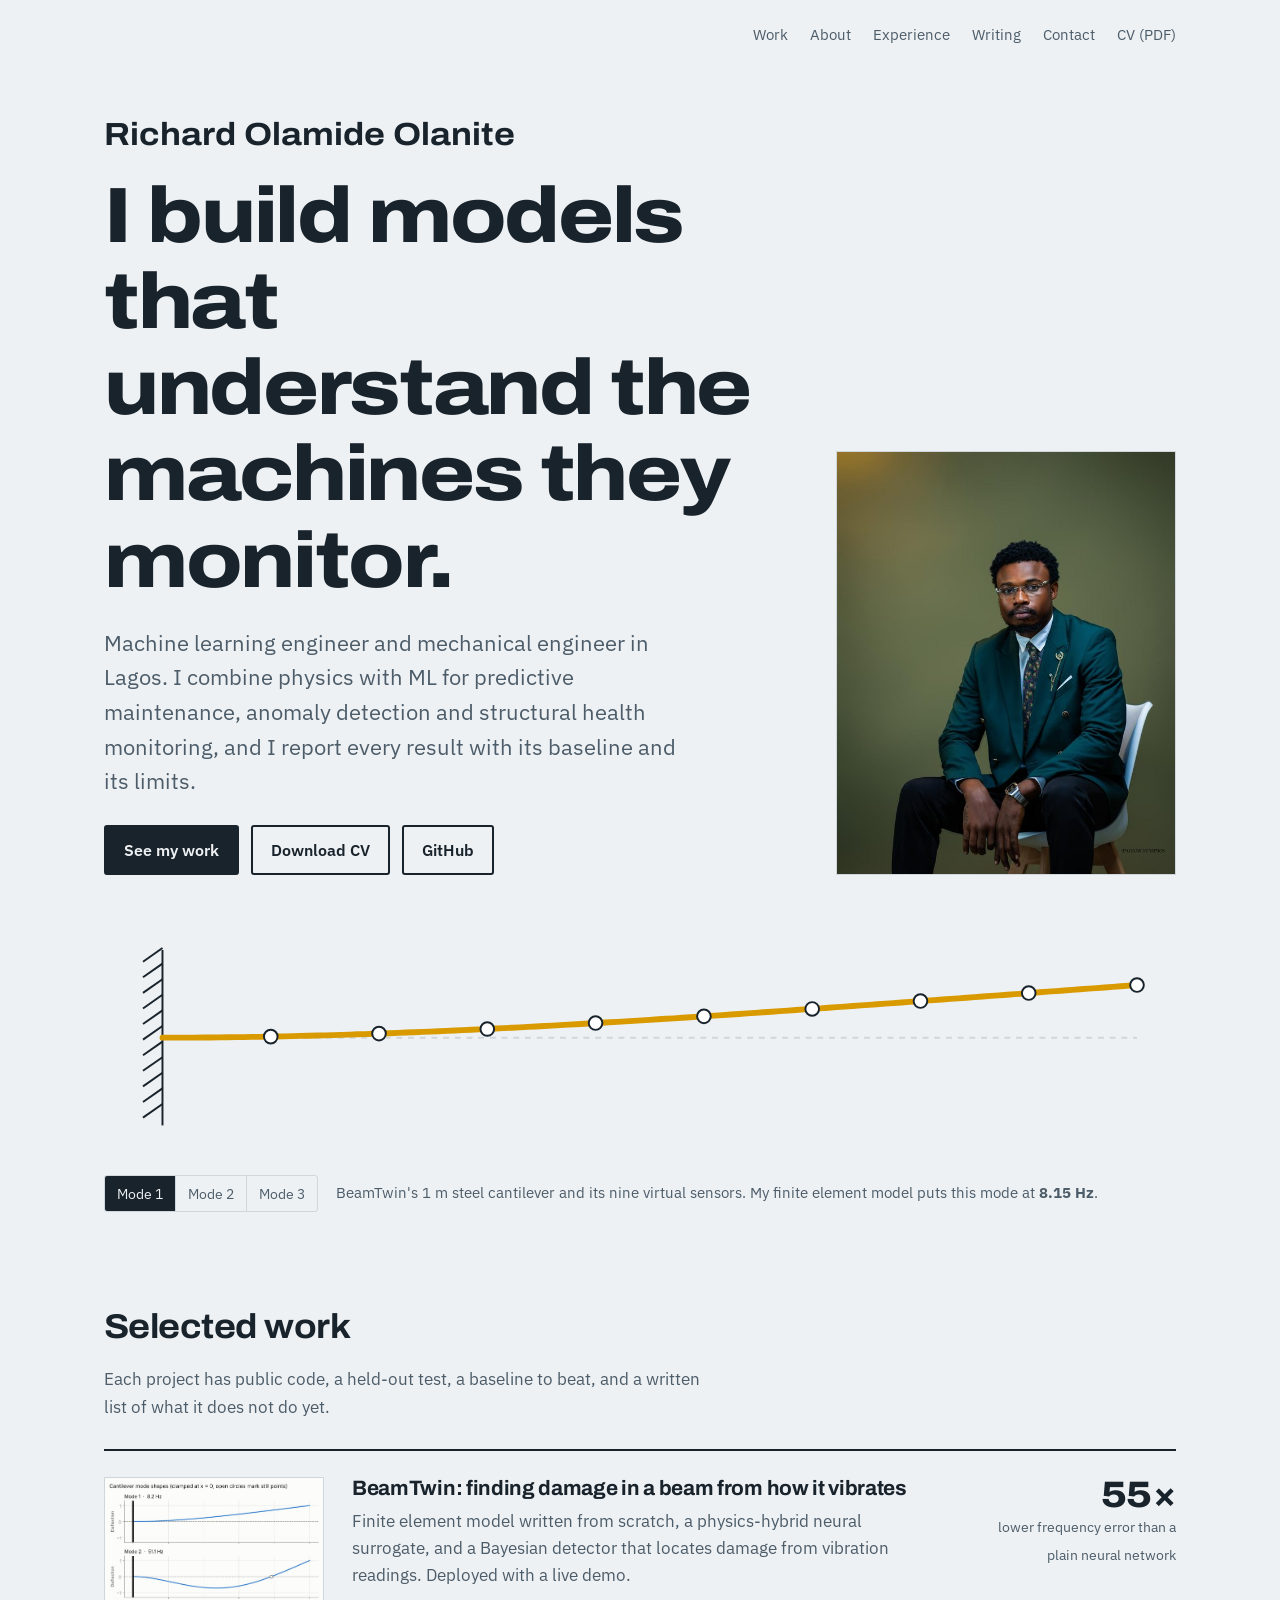
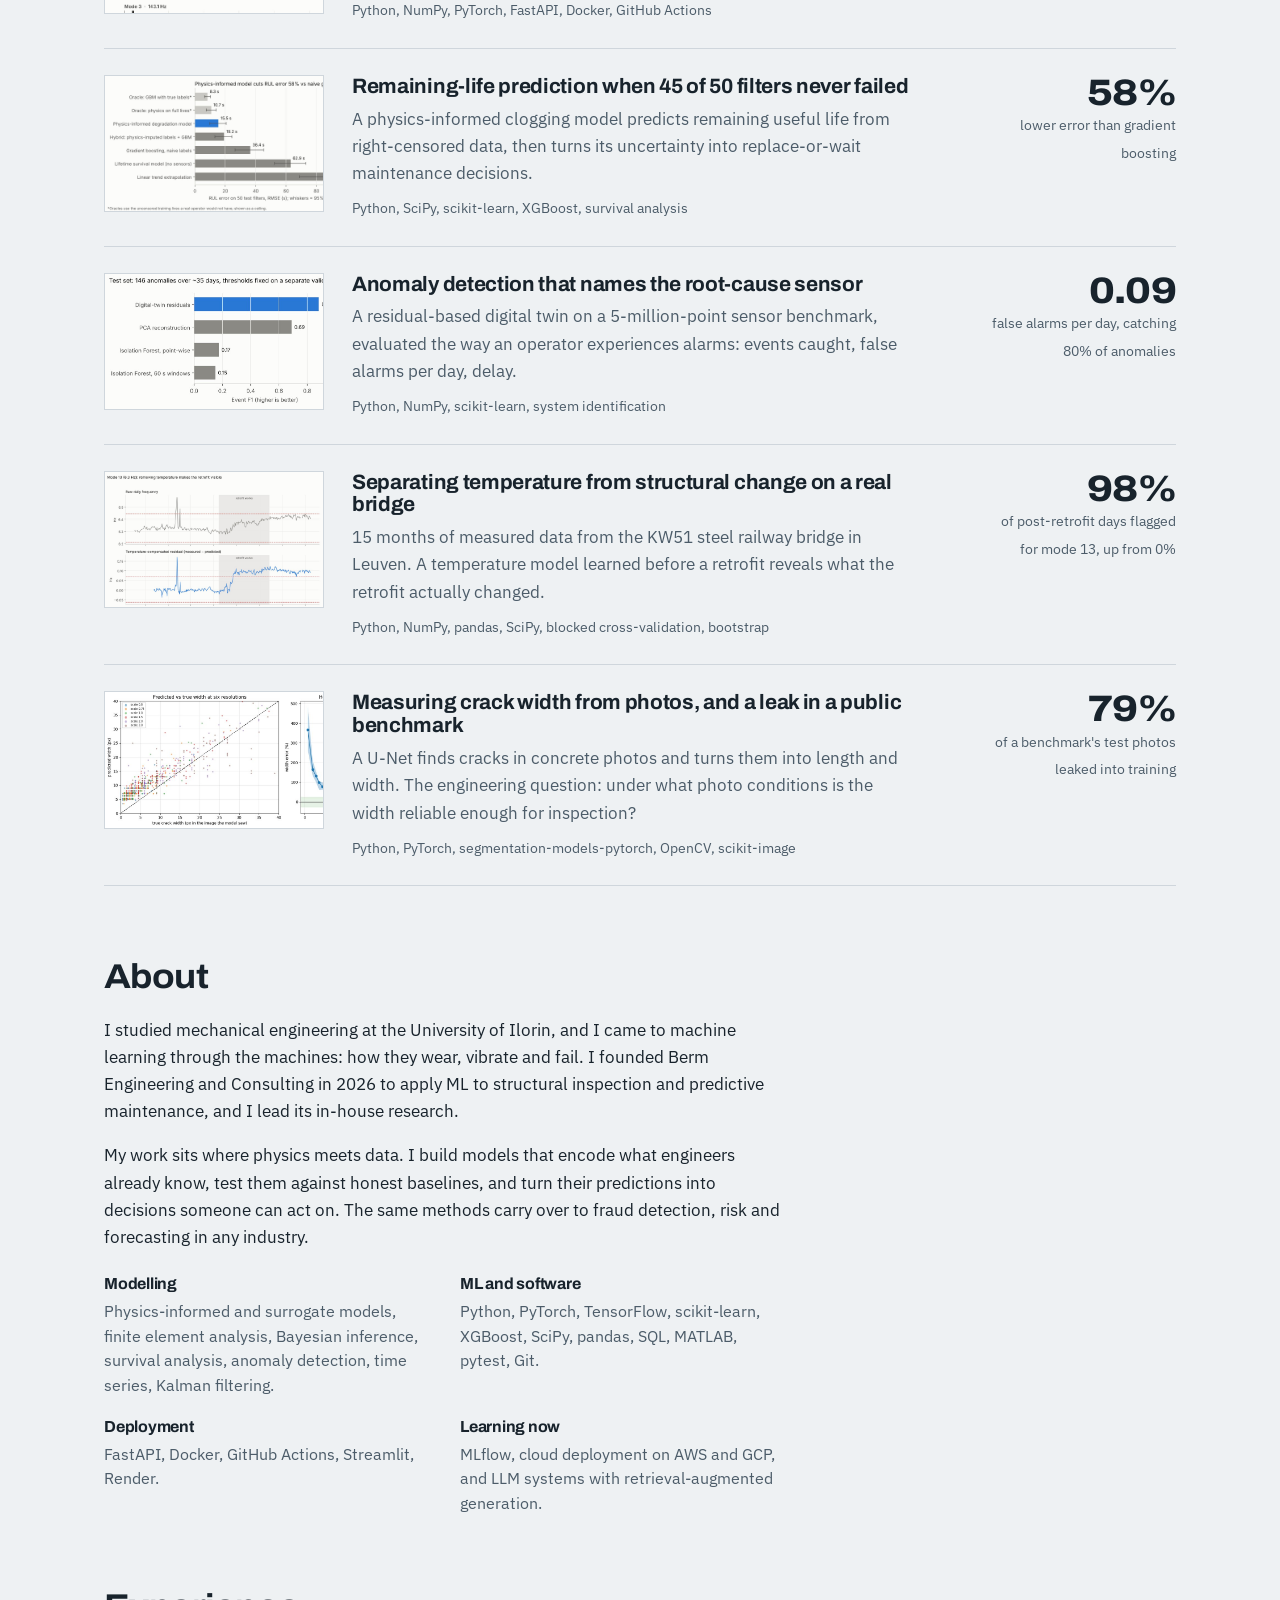
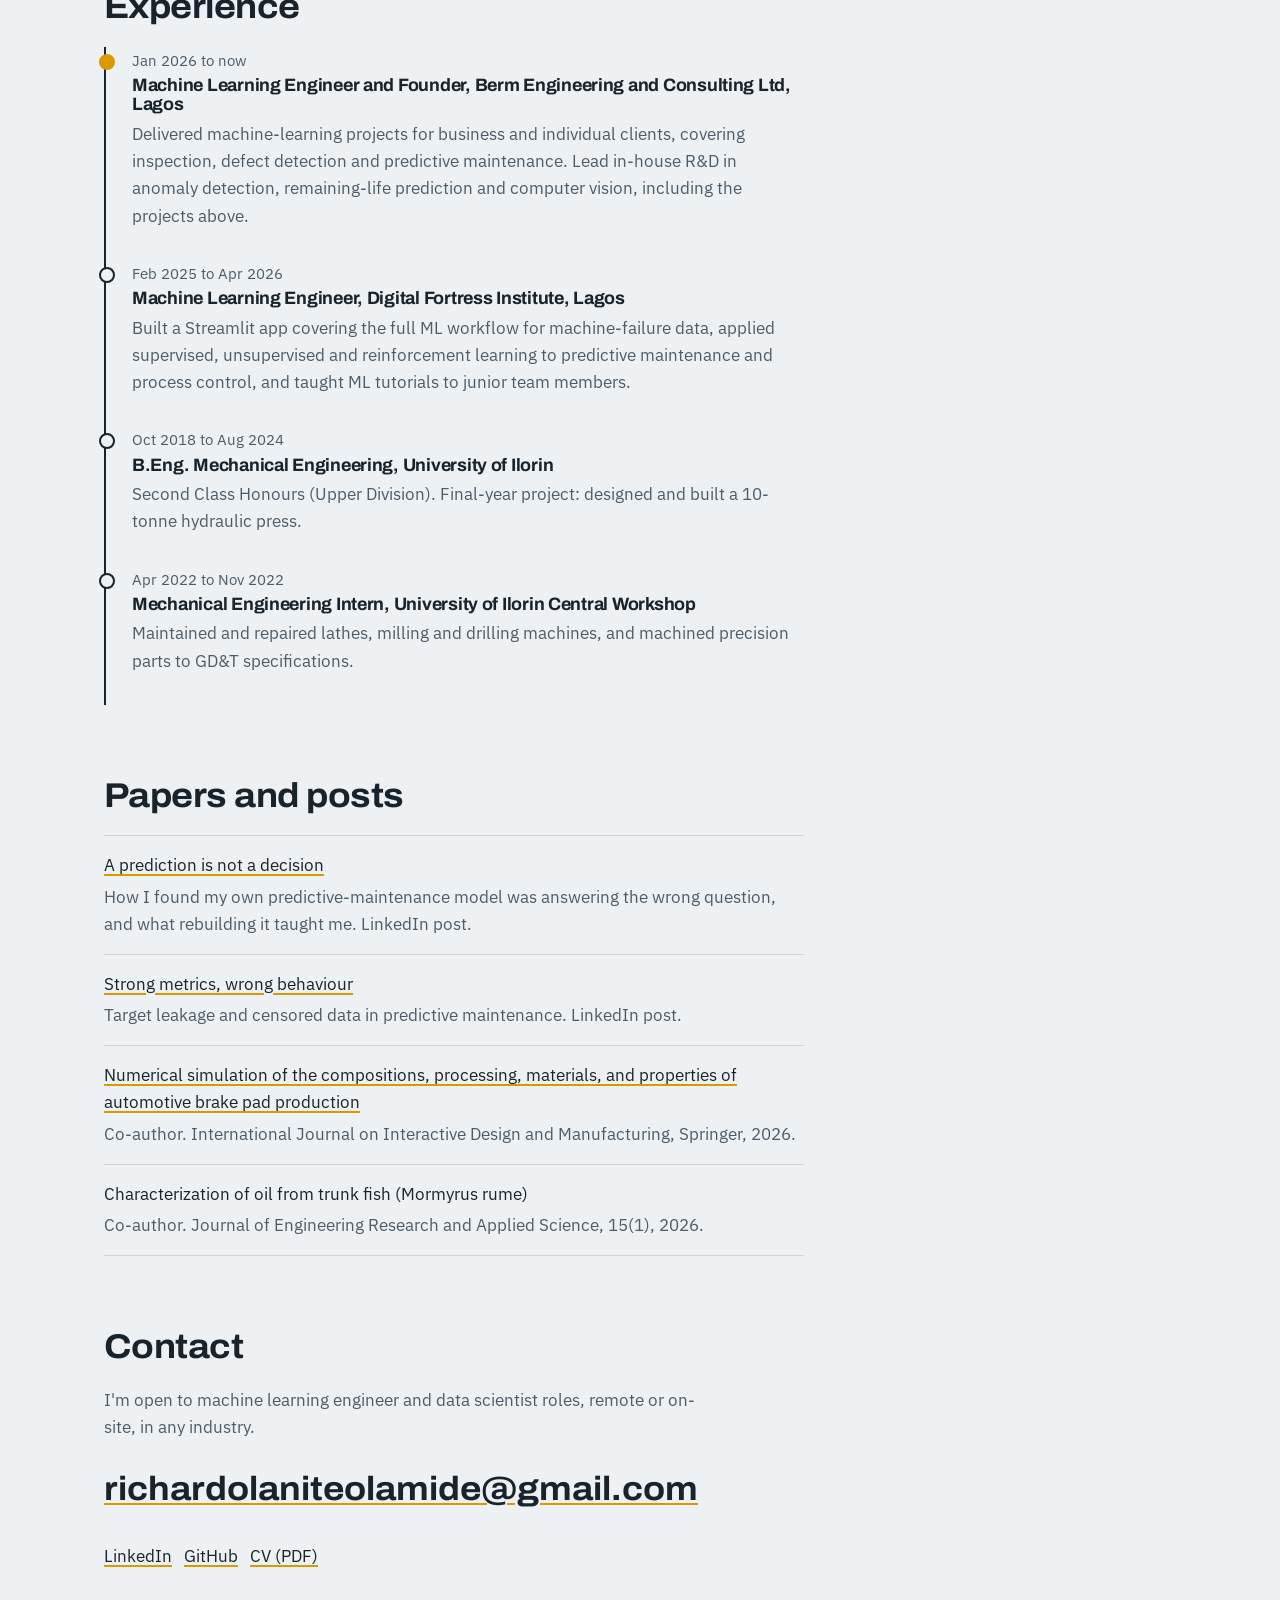
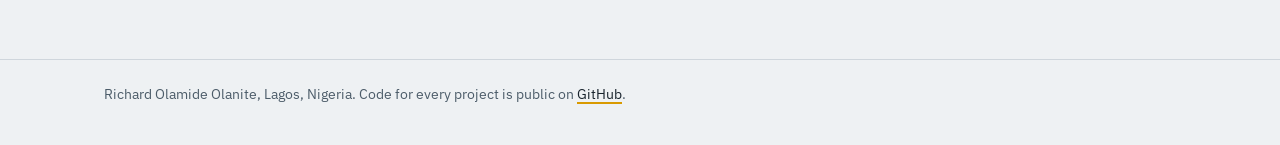
==== commit 3d2ef6f8: "Update Berm Engineering role title and description" ====
--- a/index.html
+++ b/index.html
@@ -99,7 +99,7 @@
 <section id="experience"><div class="wrap">
   <h2>Experience</h2>
   <ol class="timeline">
-    <li class="now"><span class="when">Jan 2026 to now</span><h3>Founder and Principal Engineer, Berm Engineering and Consulting Ltd, Lagos</h3><p>Founded and registered an engineering consultancy for ML in structural inspection, defect detection and predictive maintenance. Delivered machine-learning projects for business and individual clients, and lead the in-house R&amp;D shown above.</p></li>
+    <li class="now"><span class="when">Jan 2026 to now</span><h3>Machine Learning Engineer and Founder, Berm Engineering and Consulting Ltd, Lagos</h3><p>Delivered machine-learning projects for business and individual clients, covering inspection, defect detection and predictive maintenance. Lead in-house R&amp;D in anomaly detection, remaining-life prediction and computer vision, including the projects above.</p></li>
     <li><span class="when">Feb 2025 to Apr 2026</span><h3>Machine Learning Engineer, Digital Fortress Institute, Lagos</h3><p>Built a Streamlit app covering the full ML workflow for machine-failure data, applied supervised, unsupervised and reinforcement learning to predictive maintenance and process control, and taught ML tutorials to junior team members.</p></li>
     <li><span class="when">Oct 2018 to Aug 2024</span><h3>B.Eng. Mechanical Engineering, University of Ilorin</h3><p>Second Class Honours (Upper Division). Final-year project: designed and built a 10-tonne hydraulic press.</p></li>
     <li><span class="when">Apr 2022 to Nov 2022</span><h3>Mechanical Engineering Intern, University of Ilorin Central Workshop</h3><p>Maintained and repaired lathes, milling and drilling machines, and machined precision parts to GD&amp;T specifications.</p></li>
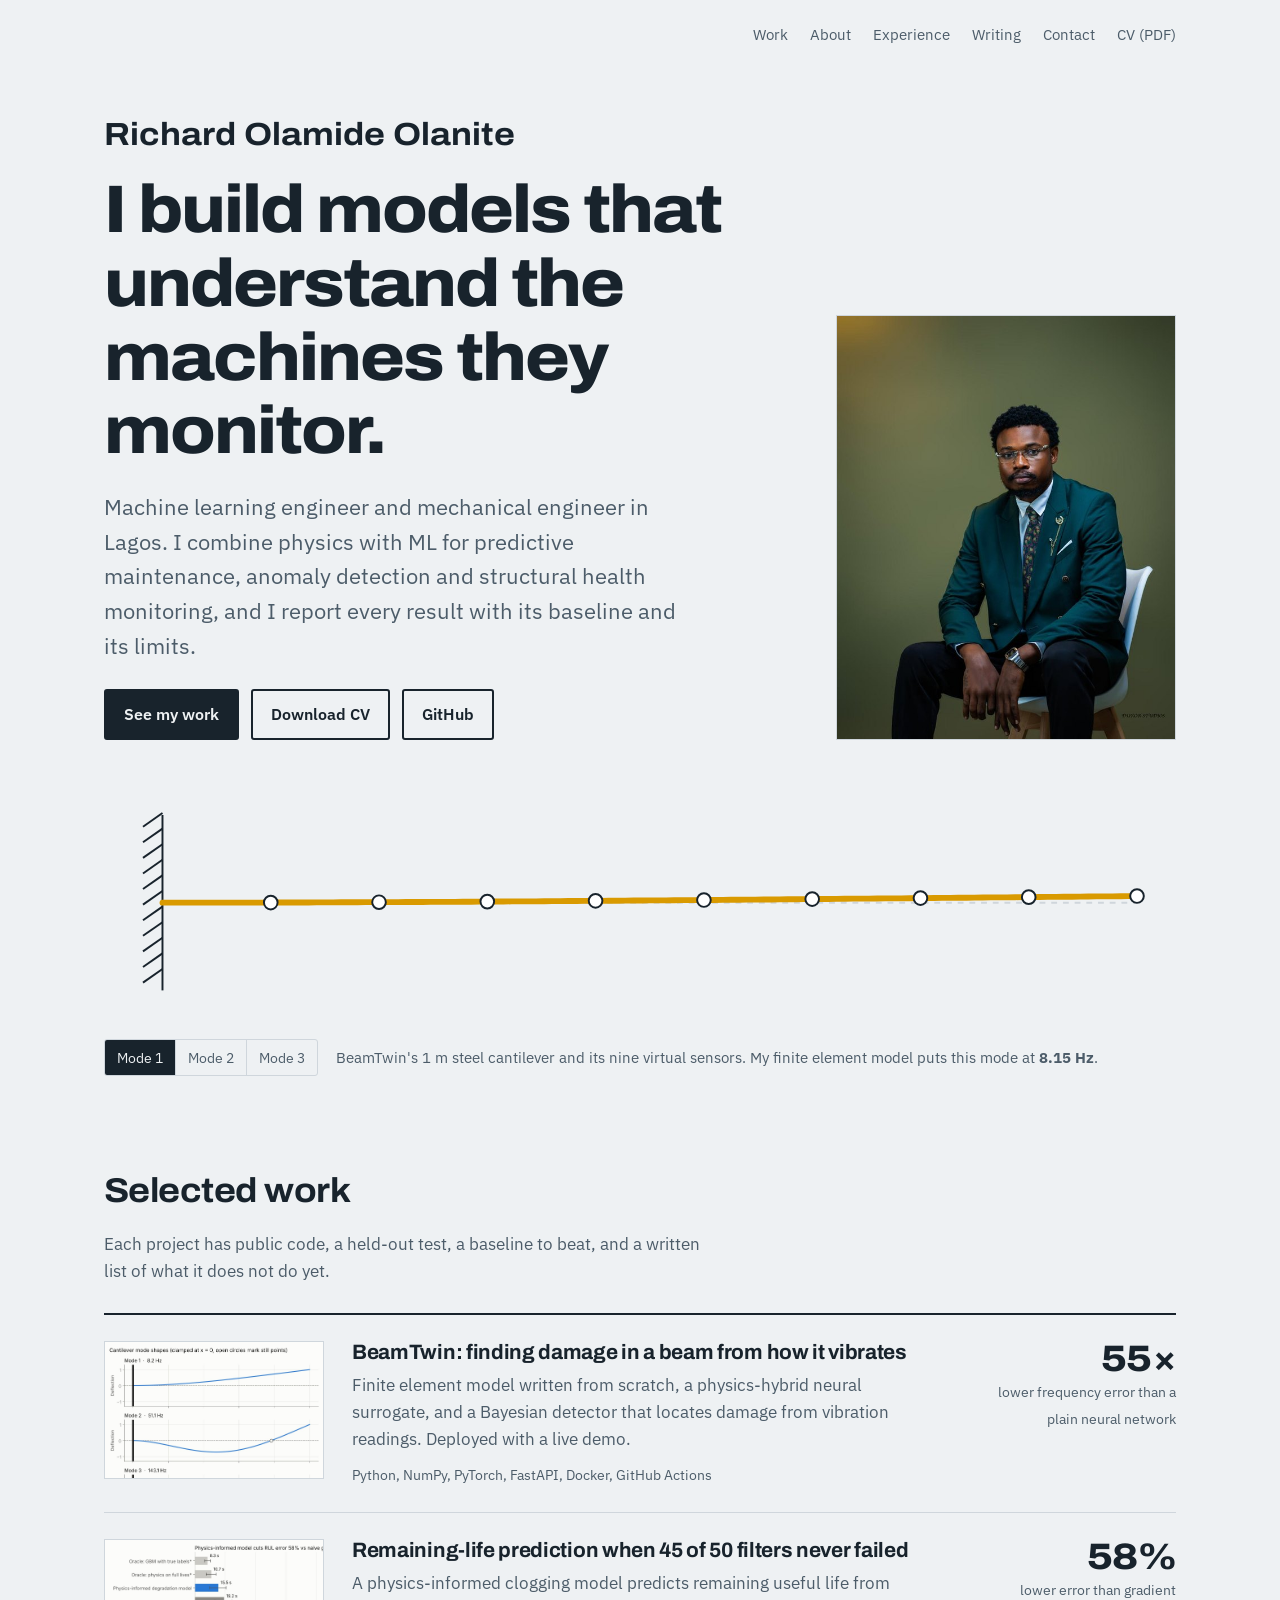
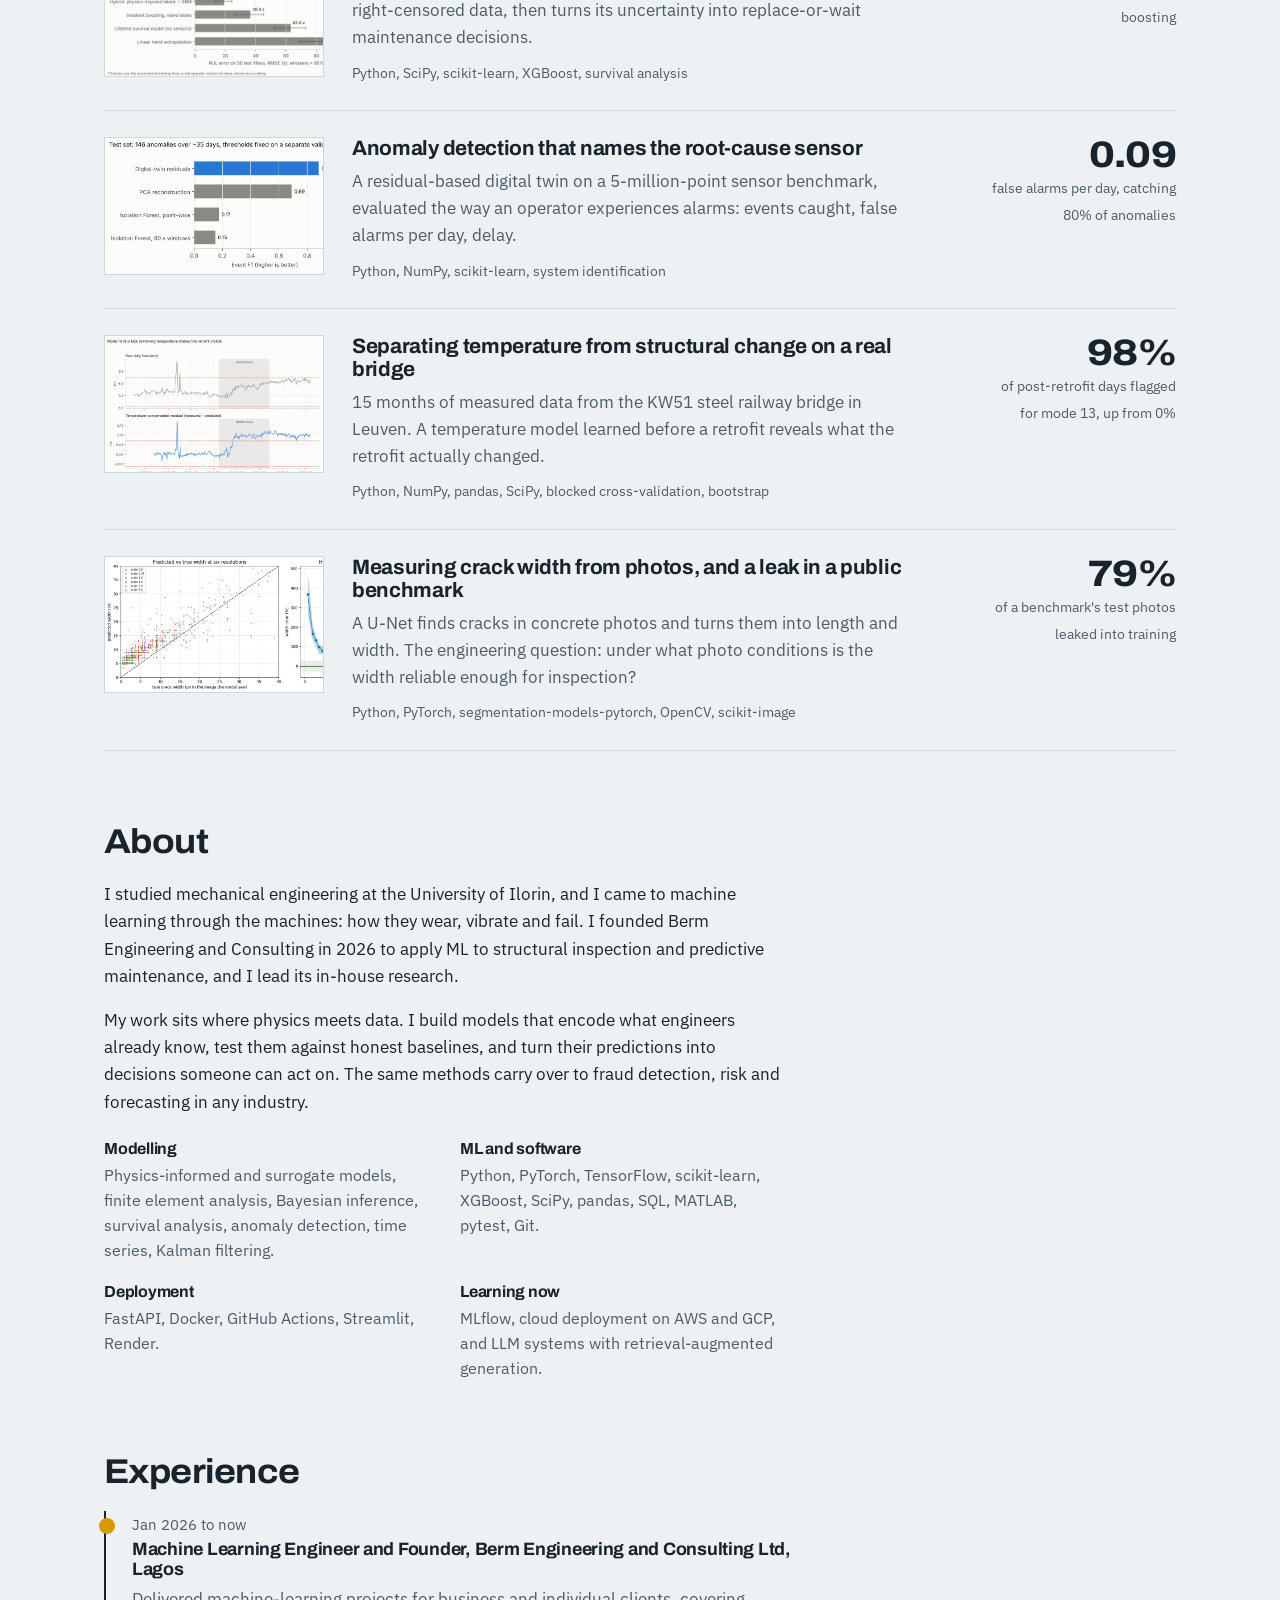
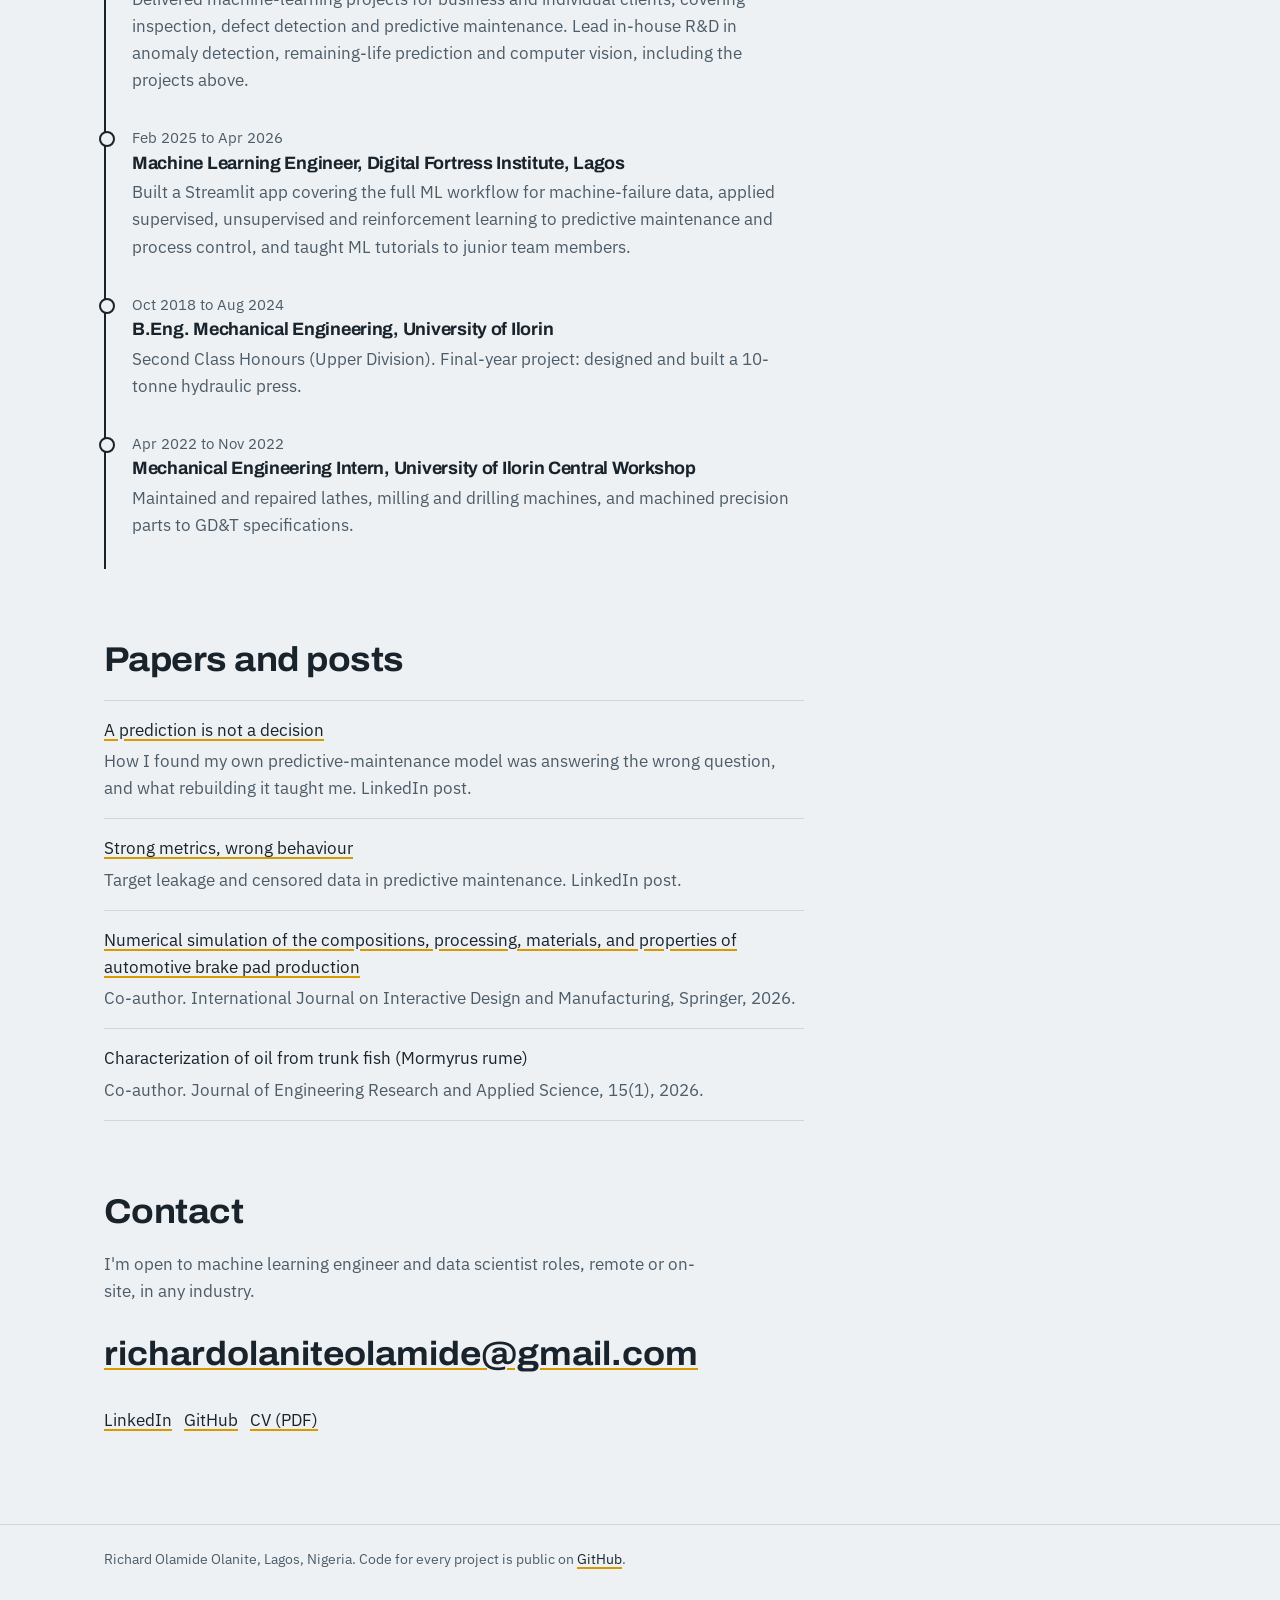
==== commit 2299ca28: "Cache-bust stylesheet" ====
--- a/index.html
+++ b/index.html
@@ -10,7 +10,7 @@
 <link rel="preconnect" href="https://fonts.googleapis.com">
 <link rel="preconnect" href="https://fonts.gstatic.com" crossorigin>
 <link href="https://fonts.googleapis.com/css2?family=Archivo:wdth,wght@100..125,600..800&family=IBM+Plex+Sans:wght@400;600&display=swap" rel="stylesheet">
-<link rel="stylesheet" href="css/style.css">
+<link rel="stylesheet" href="css/style.css?v=4">
 <link rel="icon" href="data:image/svg+xml,%3Csvg xmlns='http://www.w3.org/2000/svg' viewBox='0 0 32 32'%3E%3Cpath d='M4 6v20M4 16 C12 16 20 14 28 8' stroke='%2318232c' stroke-width='3' fill='none' stroke-linecap='round'/%3E%3C/svg%3E">
 </head>
 <body>
@@ -126,6 +126,6 @@
 <footer class="site-foot"><div class="wrap">
   Richard Olamide Olanite, Lagos, Nigeria. Code for every project is public on <a href="https://github.com/thatboypage">GitHub</a>.
 </div></footer>
-<script src="js/beam.js"></script>
+<script src="js/beam.js?v=4"></script>
 </body>
 </html>
--- a/css/style.css
+++ b/css/style.css
@@ -40,7 +40,7 @@
 
 /* Type scale (1.25) */
 h1, h2, h3 { font-family: var(--display); line-height: 1.1; letter-spacing: -0.015em; margin: 0; }
-h1 { font-size: clamp(2.6rem, 6.4vw, 4.9rem); font-weight: 800; font-stretch: 115%; letter-spacing: -0.03em; }
+h1 { font-size: clamp(2.4rem, 5.4vw, 4.2rem); font-weight: 800; font-stretch: 108%; letter-spacing: -0.03em; }
 h2 { font-size: clamp(1.6rem, 3vw, 2.15rem); font-weight: 700; font-stretch: 108%; margin-bottom: 0.6em; }
 h3 { font-size: 1.3rem; font-weight: 700; }
 p { margin: 0 0 1em; }
@@ -48,7 +48,7 @@
 /* Hero */
 .hero { padding-top: 48px; padding-bottom: 24px; }
 .hero-name { font: 700 clamp(1.5rem, 2.8vw, 2rem)/1.2 var(--display); font-stretch: 110%; margin: 0 0 18px; color: var(--ink); }
-.hero h1 { max-width: 14ch; }
+.hero h1 { max-width: none; }
 .hero-top { display: grid; grid-template-columns: 1fr 340px; gap: 56px; align-items: end; }
 .portrait { width: 100%; height: auto; border: 1px solid var(--rule); }
 @media (max-width: 860px) { .hero-top { grid-template-columns: 1fr; } .portrait { max-width: 280px; order: -1; } }
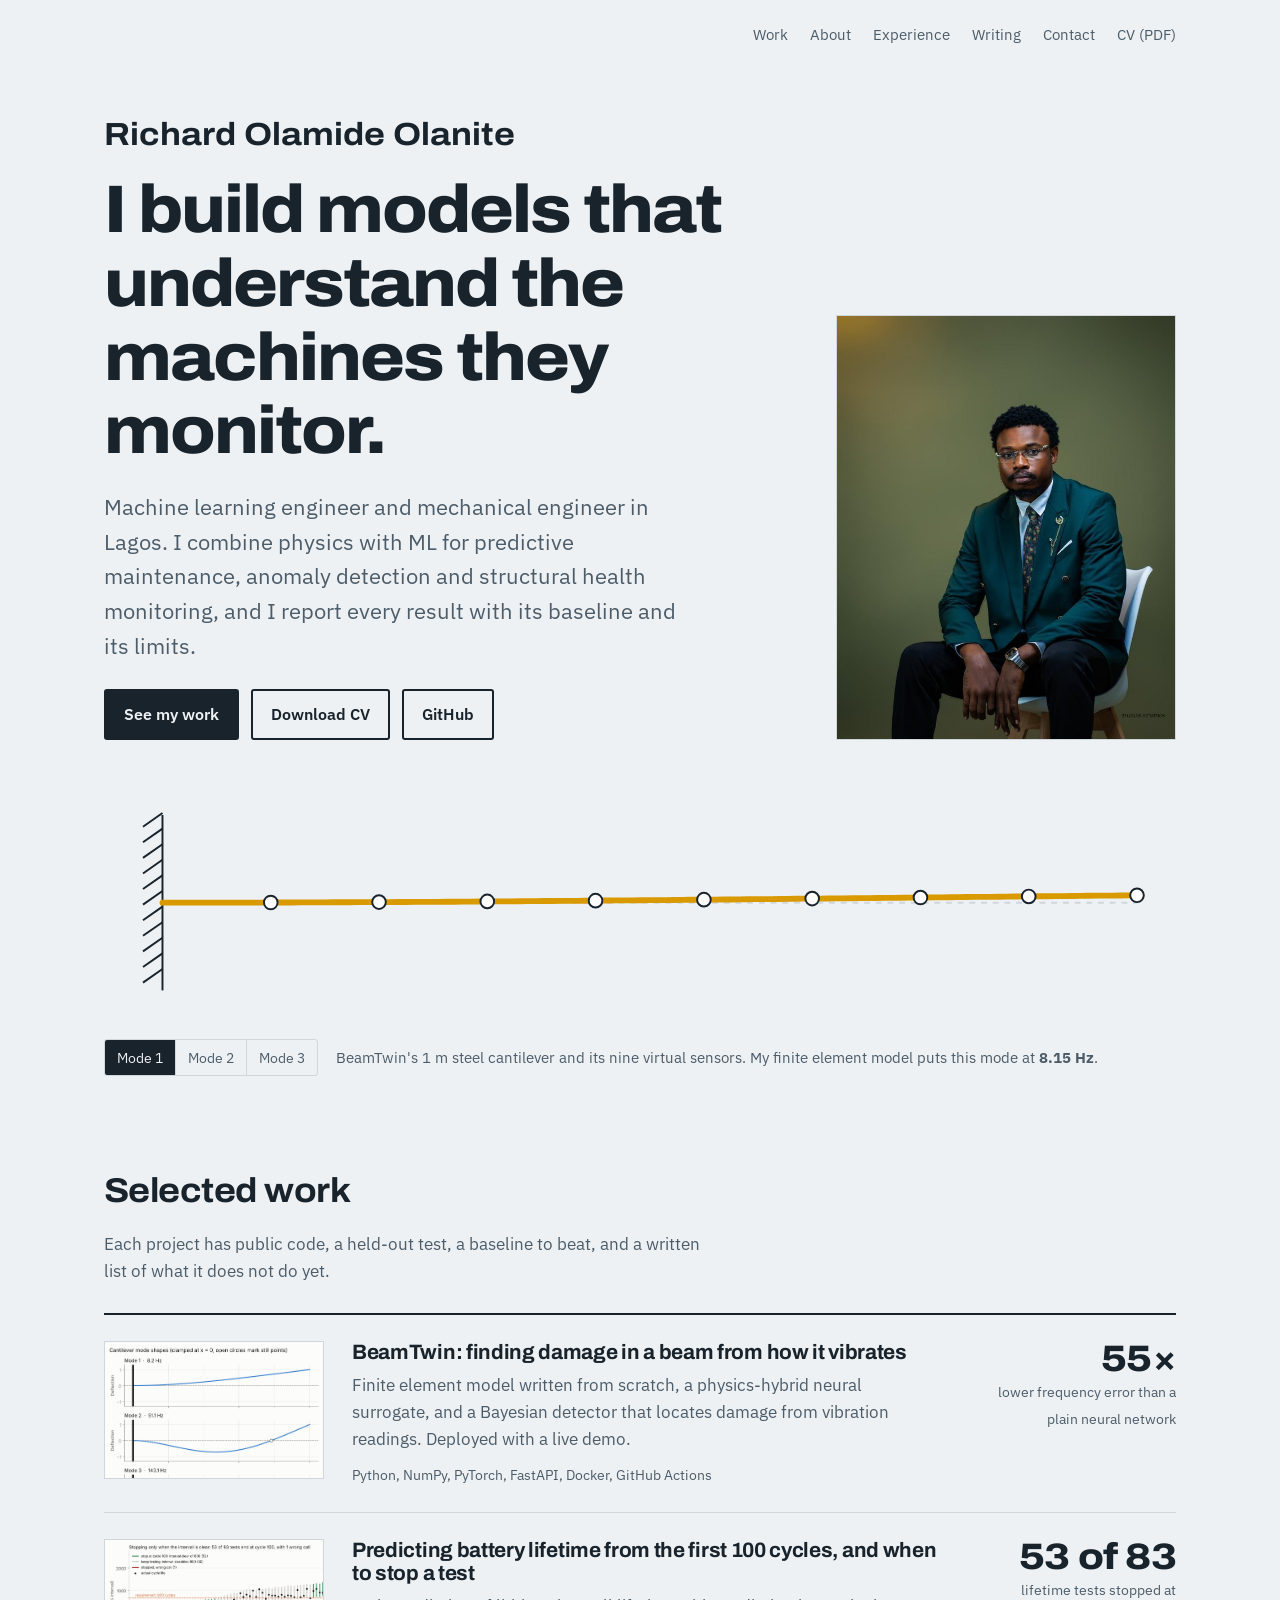
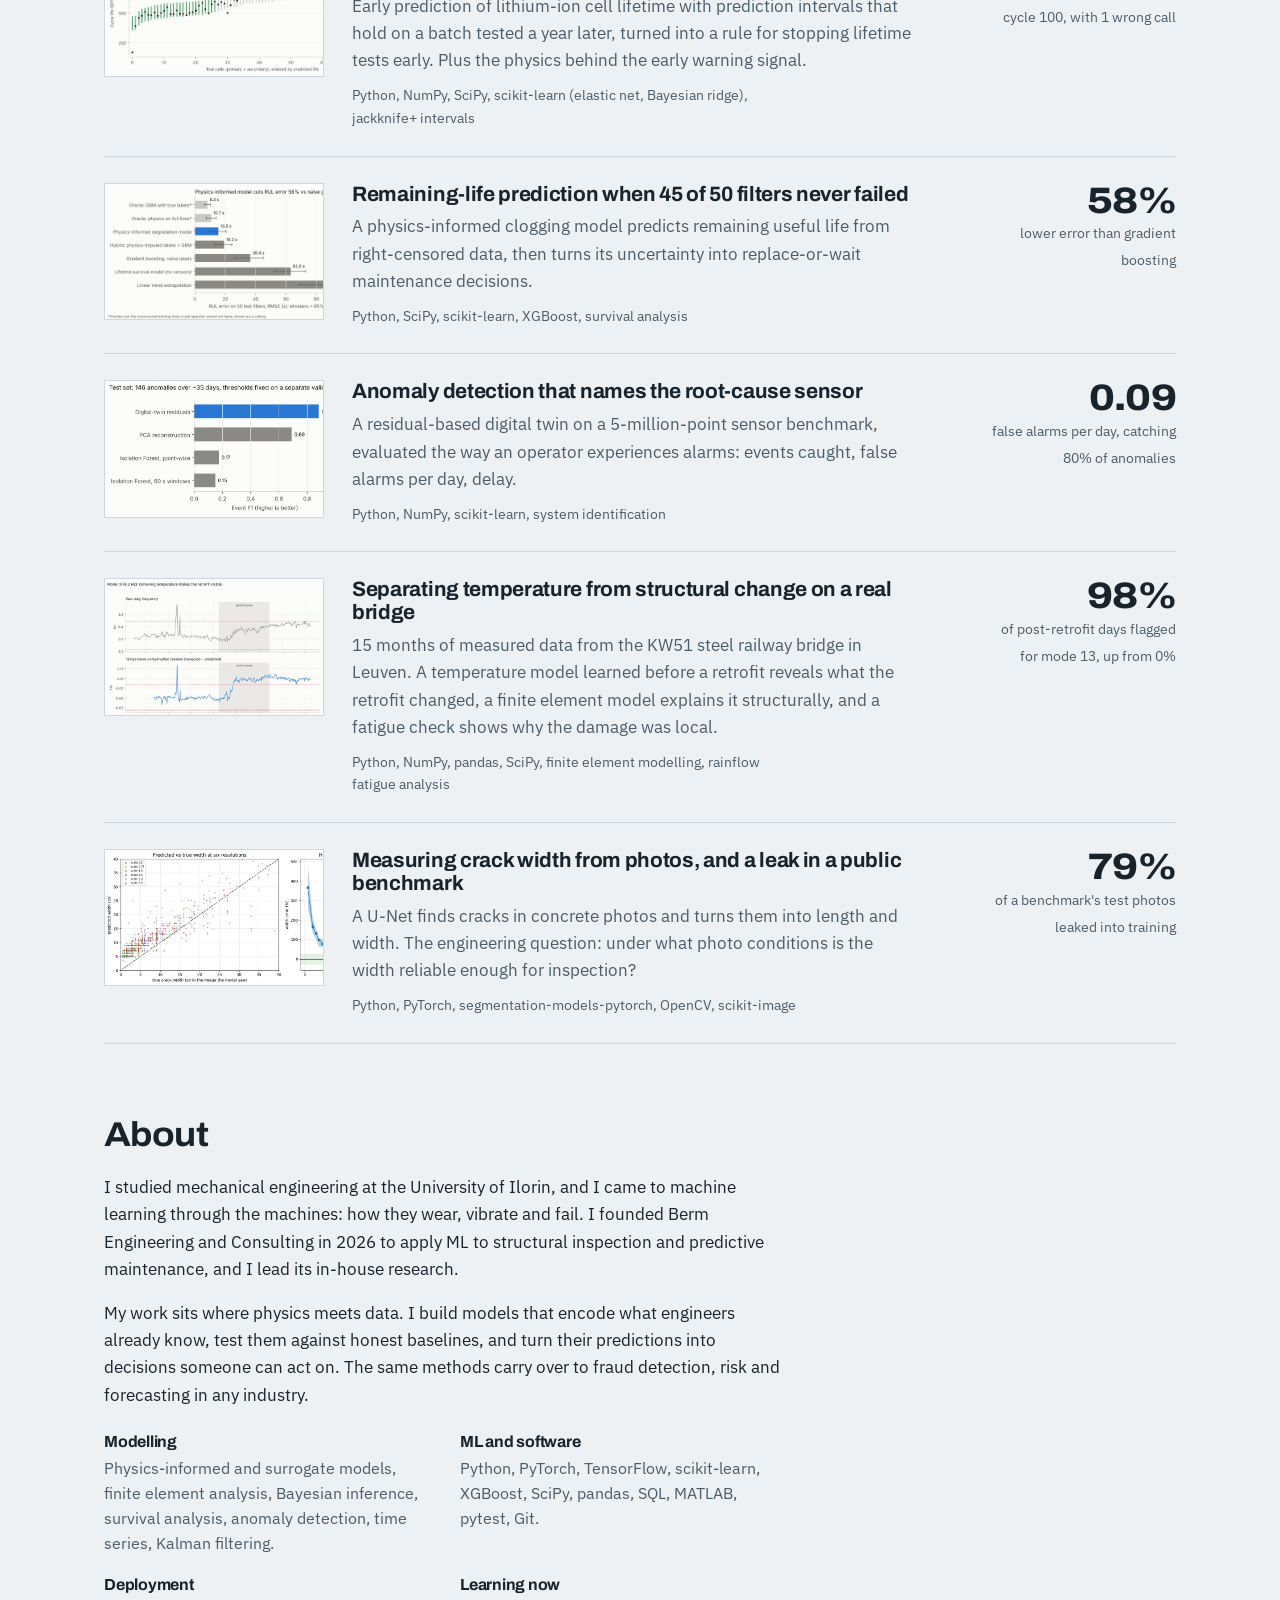
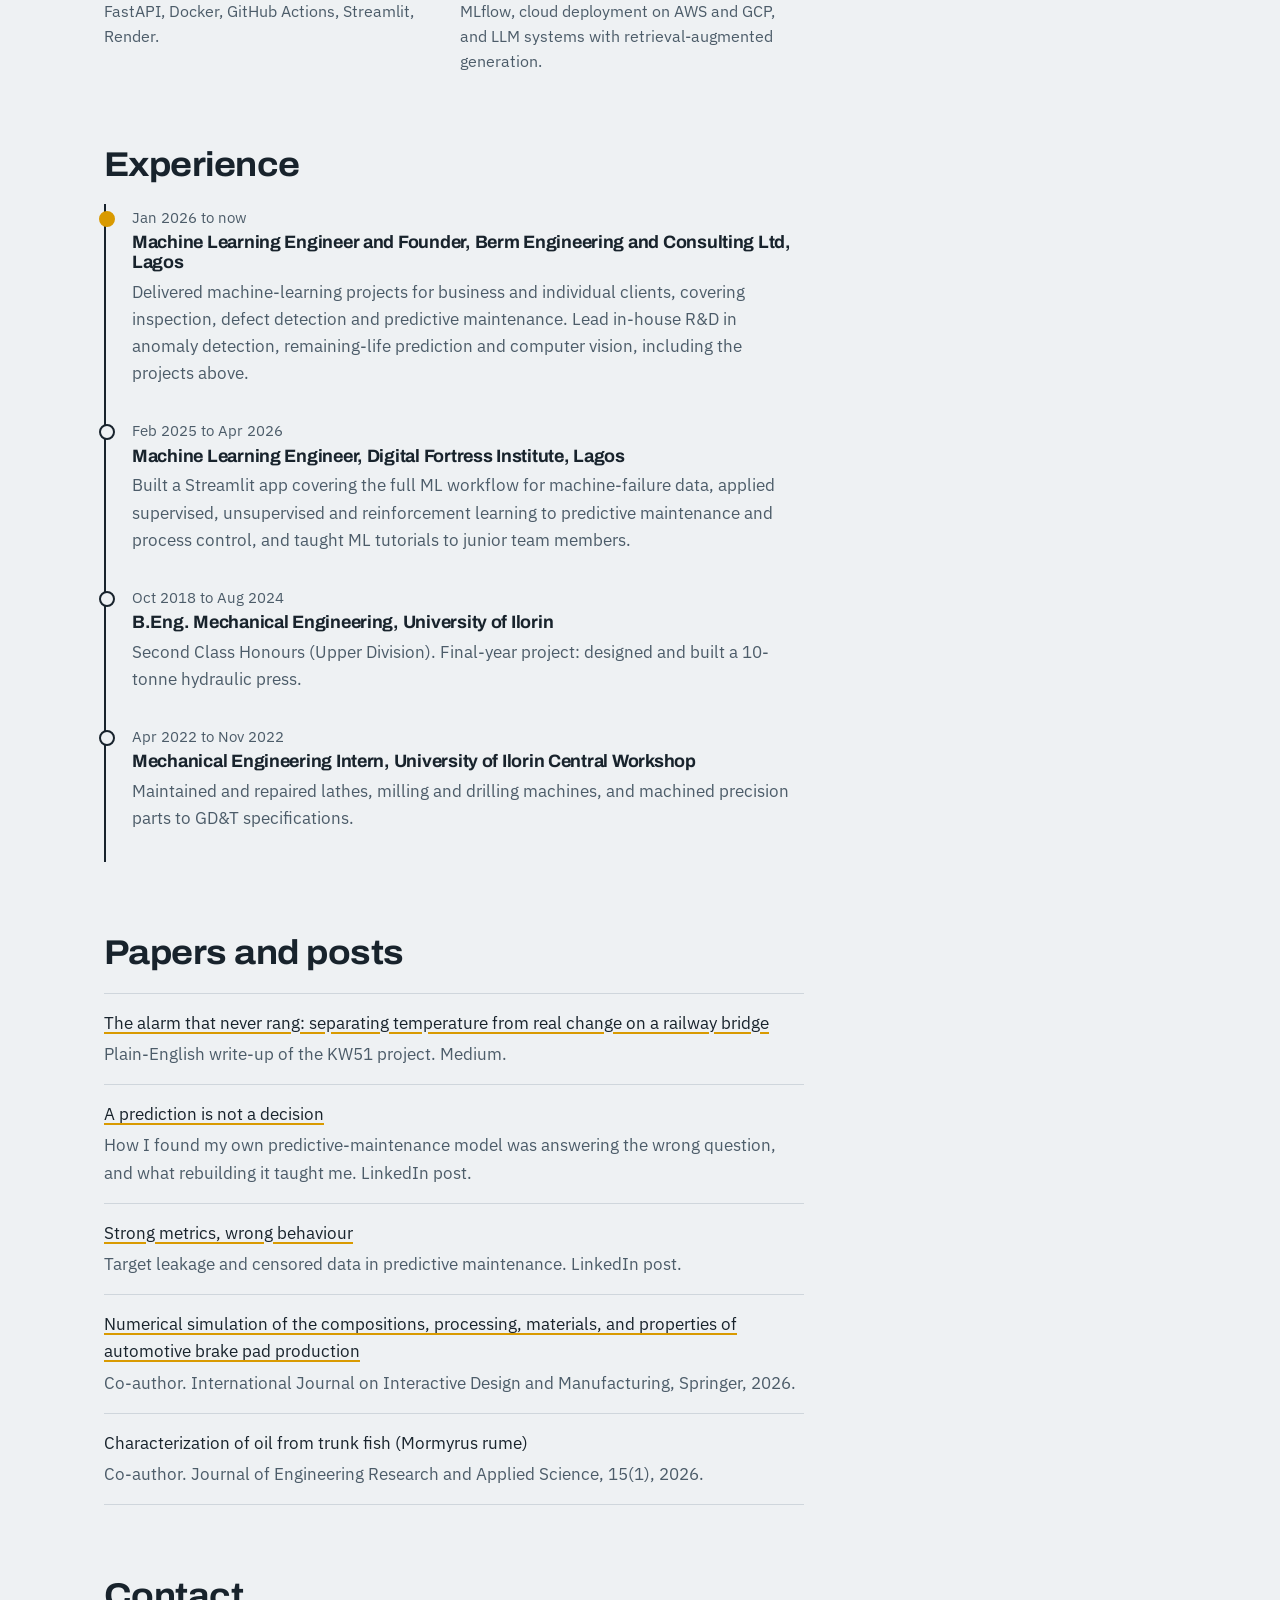
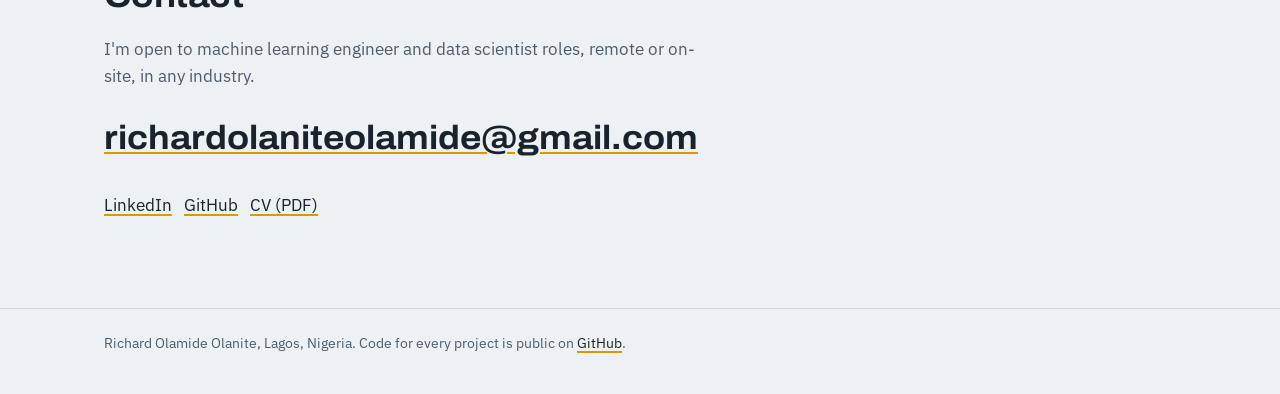
==== commit 81fc3645: "Add battery lifetime project; extend KW51 with FE model, fatigue check and Medium write-up" ====
--- a/index.html
+++ b/index.html
@@ -10,7 +10,7 @@
 <link rel="preconnect" href="https://fonts.googleapis.com">
 <link rel="preconnect" href="https://fonts.gstatic.com" crossorigin>
 <link href="https://fonts.googleapis.com/css2?family=Archivo:wdth,wght@100..125,600..800&family=IBM+Plex+Sans:wght@400;600&display=swap" rel="stylesheet">
-<link rel="stylesheet" href="css/style.css?v=4">
+<link rel="stylesheet" href="css/style.css?v=5">
 <link rel="icon" href="data:image/svg+xml,%3Csvg xmlns='http://www.w3.org/2000/svg' viewBox='0 0 32 32'%3E%3Cpath d='M4 6v20M4 16 C12 16 20 14 28 8' stroke='%2318232c' stroke-width='3' fill='none' stroke-linecap='round'/%3E%3C/svg%3E">
 </head>
 <body>
@@ -63,6 +63,10 @@
   <div class="thumb"><img src="assets/fig/beam-modes.jpg" alt="" loading="lazy"></div>
   <div><h3>BeamTwin: finding damage in a beam from how it vibrates</h3><p>Finite element model written from scratch, a physics-hybrid neural surrogate, and a Bayesian detector that locates damage from vibration readings. Deployed with a live demo.</p><p class="stack">Python, NumPy, PyTorch, FastAPI, Docker, GitHub Actions</p></div>
   <div class="result"><strong>55×</strong><span>lower frequency error than a plain neural network</span></div>
+</a></li><li><a class="row" href="projects/battery-lifetime.html">
+  <div class="thumb"><img src="assets/fig/bat-decision.jpg" alt="" loading="lazy"></div>
+  <div><h3>Predicting battery lifetime from the first 100 cycles, and when to stop a test</h3><p>Early prediction of lithium-ion cell lifetime with prediction intervals that hold on a batch tested a year later, turned into a rule for stopping lifetime tests early. Plus the physics behind the early warning signal.</p><p class="stack">Python, NumPy, SciPy, scikit-learn (elastic net, Bayesian ridge), jackknife+ intervals</p></div>
+  <div class="result"><strong>53 of 83</strong><span>lifetime tests stopped at cycle 100, with 1 wrong call</span></div>
 </a></li><li><a class="row" href="projects/filter-rul.html">
   <div class="thumb"><img src="assets/fig/rul-comparison.jpg" alt="" loading="lazy"></div>
   <div><h3>Remaining-life prediction when 45 of 50 filters never failed</h3><p>A physics-informed clogging model predicts remaining useful life from right-censored data, then turns its uncertainty into replace-or-wait maintenance decisions.</p><p class="stack">Python, SciPy, scikit-learn, XGBoost, survival analysis</p></div>
@@ -73,7 +77,7 @@
   <div class="result"><strong>0.09</strong><span>false alarms per day, catching 80% of anomalies</span></div>
 </a></li><li><a class="row" href="projects/kw51-bridge.html">
   <div class="thumb"><img src="assets/fig/kw51-chart.jpg" alt="" loading="lazy"></div>
-  <div><h3>Separating temperature from structural change on a real bridge</h3><p>15 months of measured data from the KW51 steel railway bridge in Leuven. A temperature model learned before a retrofit reveals what the retrofit actually changed.</p><p class="stack">Python, NumPy, pandas, SciPy, blocked cross-validation, bootstrap</p></div>
+  <div><h3>Separating temperature from structural change on a real bridge</h3><p>15 months of measured data from the KW51 steel railway bridge in Leuven. A temperature model learned before a retrofit reveals what the retrofit changed, a finite element model explains it structurally, and a fatigue check shows why the damage was local.</p><p class="stack">Python, NumPy, pandas, SciPy, finite element modelling, rainflow fatigue analysis</p></div>
   <div class="result"><strong>98%</strong><span>of post-retrofit days flagged for mode 13, up from 0%</span></div>
 </a></li><li><a class="row" href="projects/crack-segmentation.html">
   <div class="thumb"><img src="assets/fig/crack-resolution.jpg" alt="" loading="lazy"></div>
@@ -109,6 +113,7 @@
 <section id="writing"><div class="wrap">
   <h2>Papers and posts</h2>
   <ul class="posts">
+    <li><a href="https://medium.com/@richardolanite/the-alarm-that-never-rang-separating-temperature-from-real-change-on-a-railway-bridge-d7d7e2989daa">The alarm that never rang: separating temperature from real change on a railway bridge</a><p>Plain-English write-up of the KW51 project. Medium.</p></li>
     <li><a href="https://www.linkedin.com/in/richardolanite/recent-activity/all/">A prediction is not a decision</a><p>How I found my own predictive-maintenance model was answering the wrong question, and what rebuilding it taught me. LinkedIn post.</p></li>
     <li><a href="https://www.linkedin.com/in/richardolanite/recent-activity/all/">Strong metrics, wrong behaviour</a><p>Target leakage and censored data in predictive maintenance. LinkedIn post.</p></li>
     <li><a href="https://doi.org/10.1007/s12008-026-02555-z">Numerical simulation of the compositions, processing, materials, and properties of automotive brake pad production</a><p>Co-author. International Journal on Interactive Design and Manufacturing, Springer, 2026.</p></li>
@@ -126,6 +131,6 @@
 <footer class="site-foot"><div class="wrap">
   Richard Olamide Olanite, Lagos, Nigeria. Code for every project is public on <a href="https://github.com/thatboypage">GitHub</a>.
 </div></footer>
-<script src="js/beam.js?v=4"></script>
+<script src="js/beam.js?v=5"></script>
 </body>
 </html>
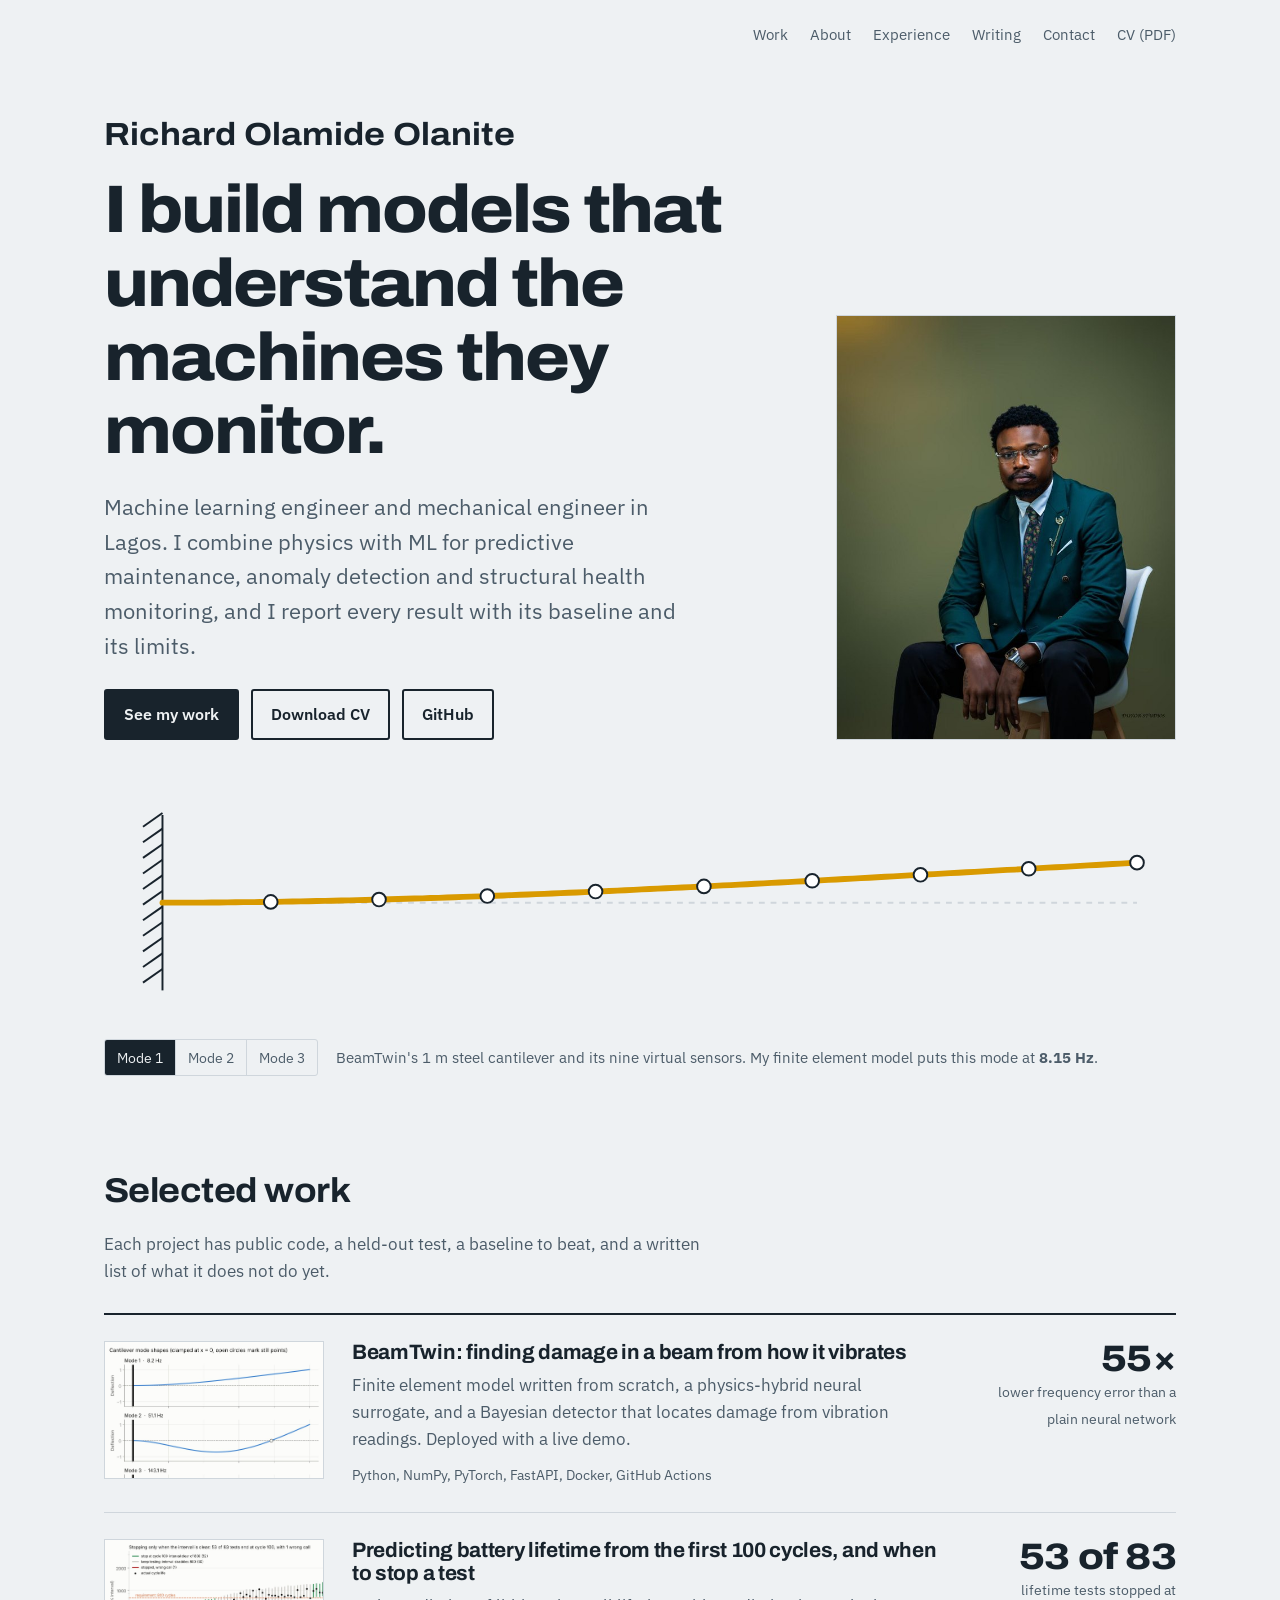
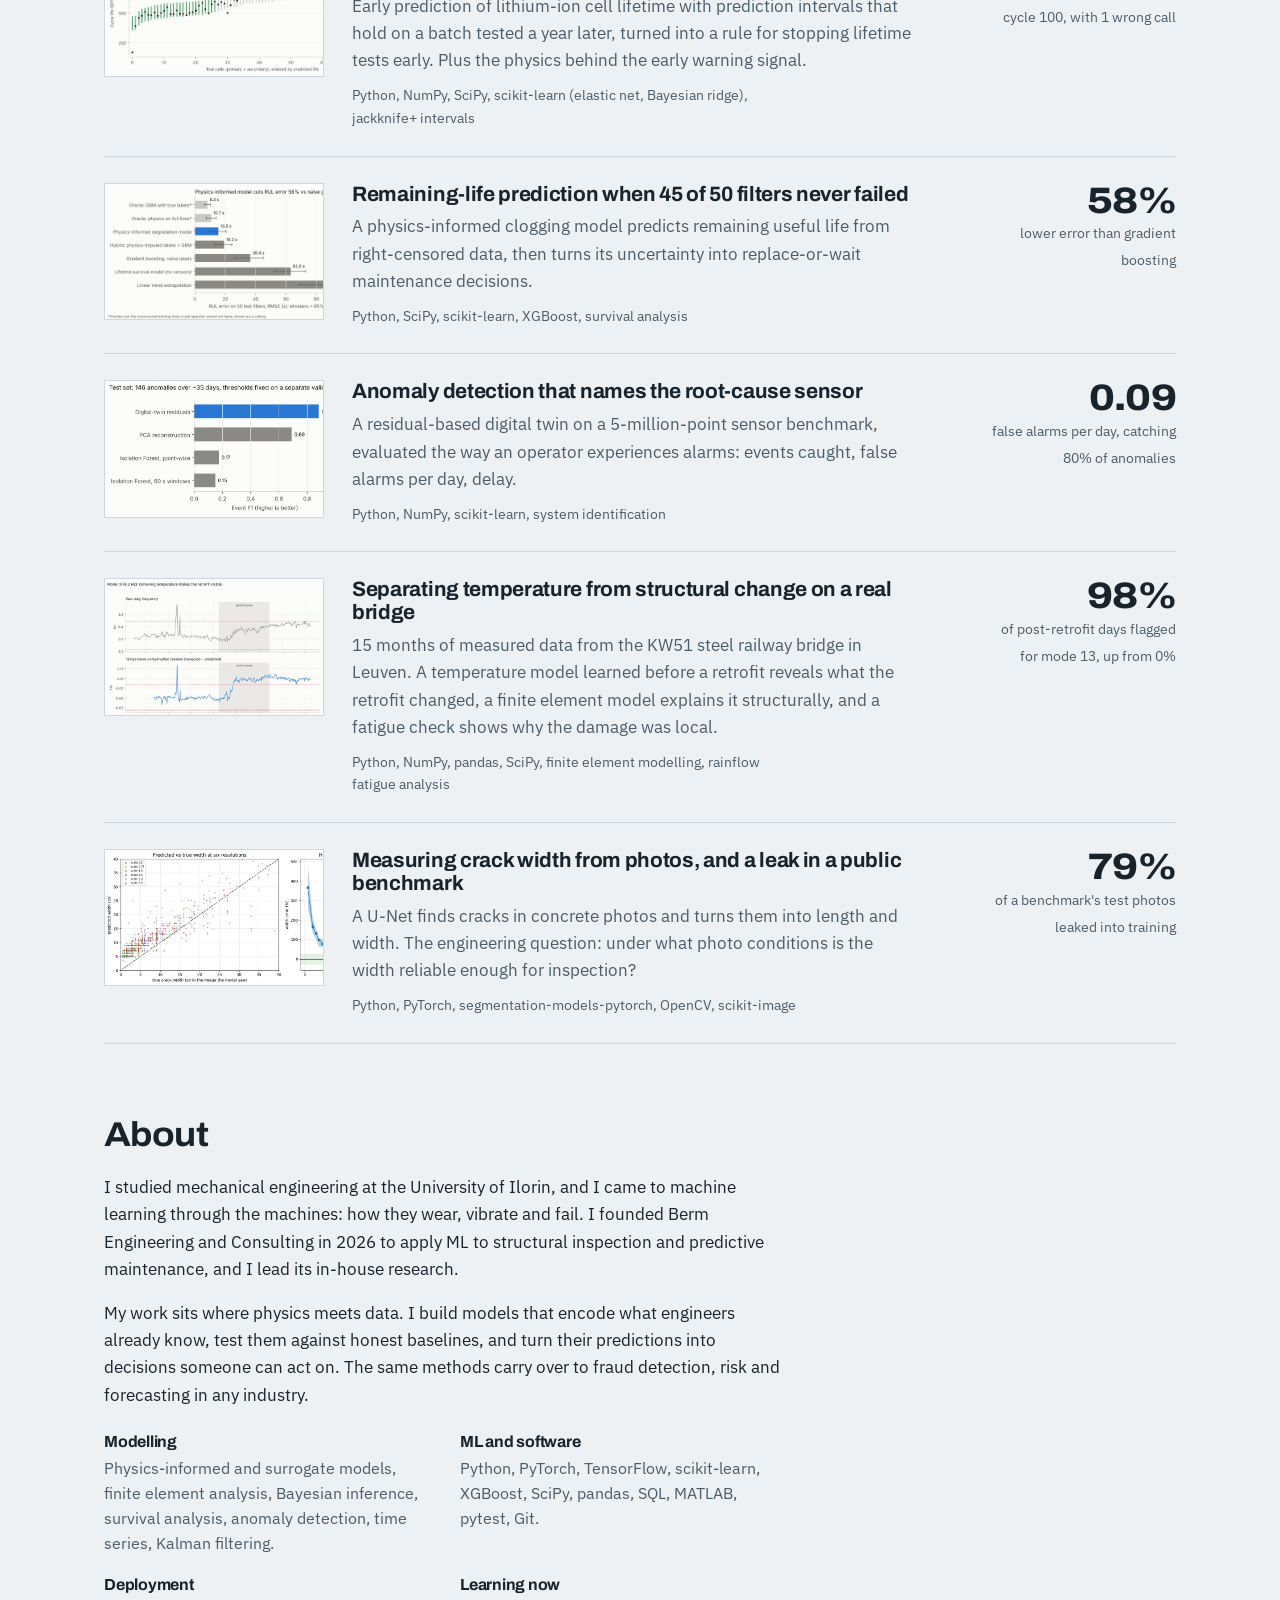
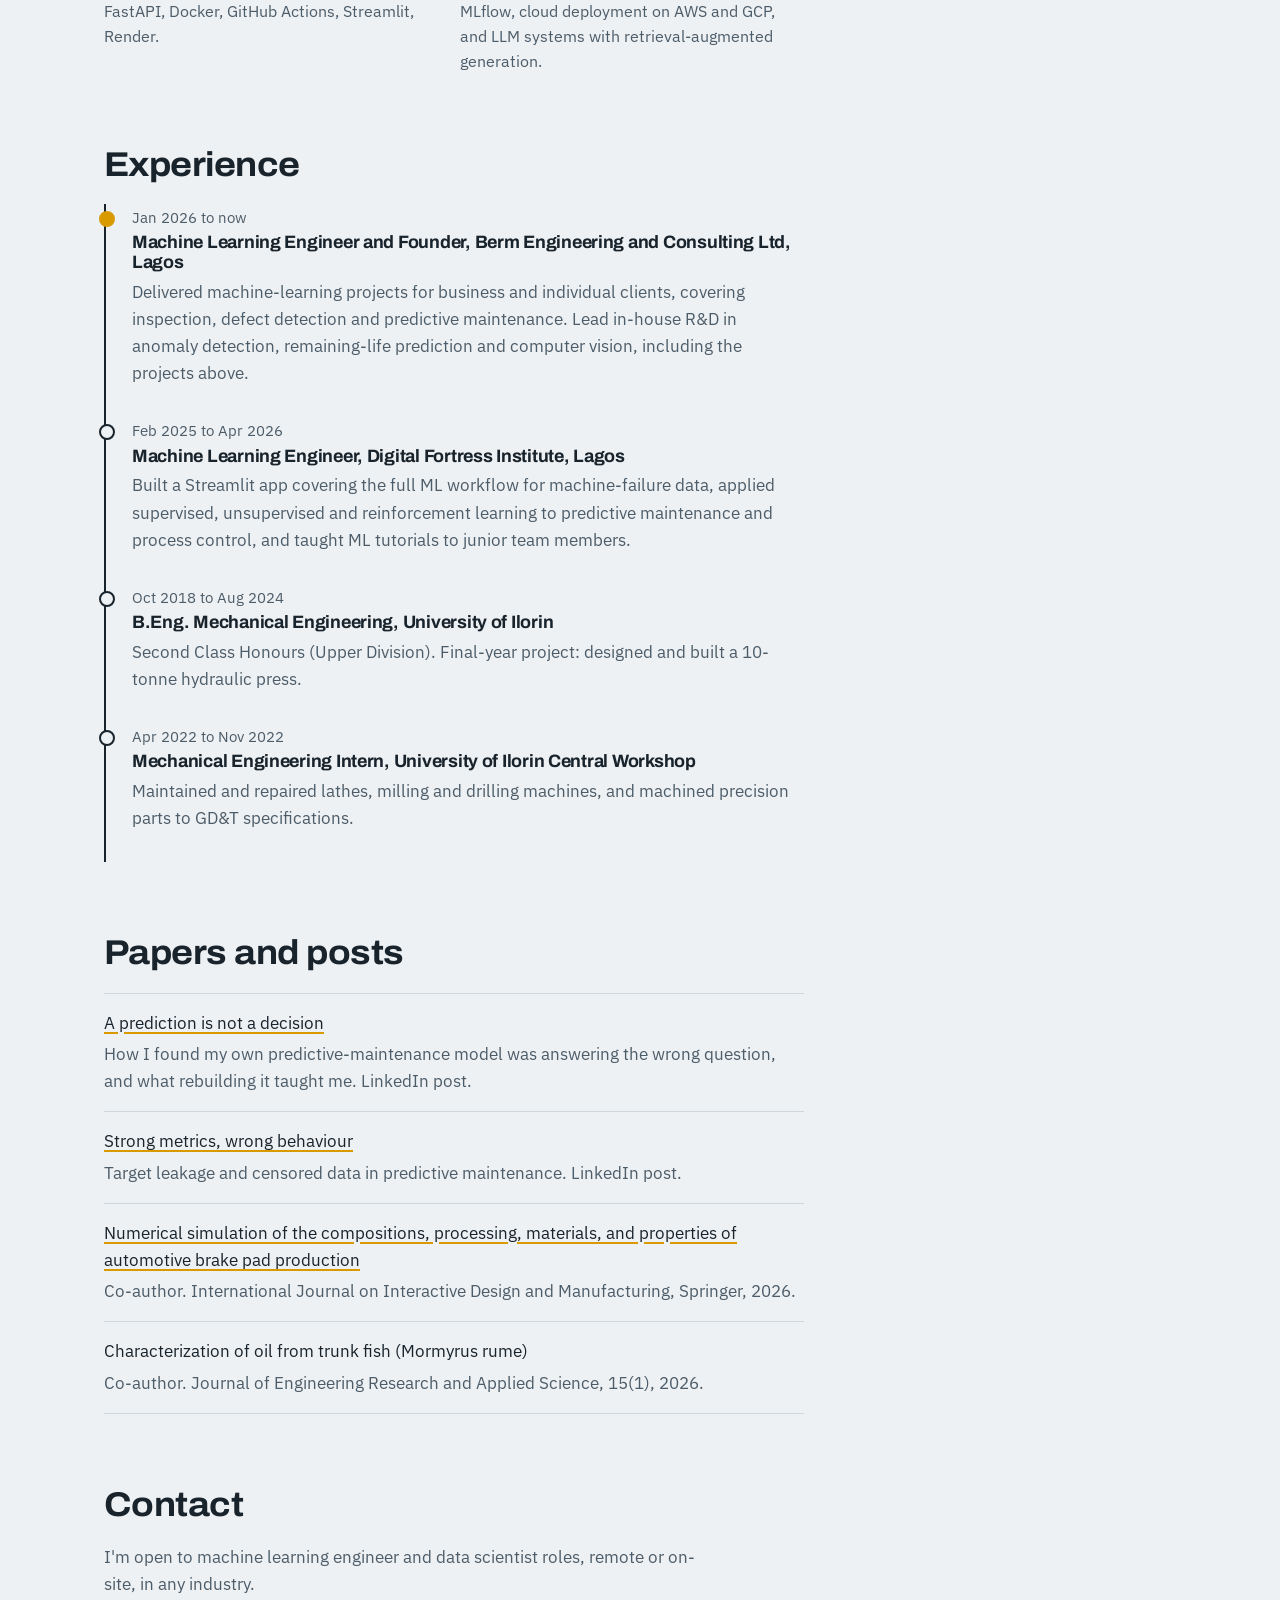
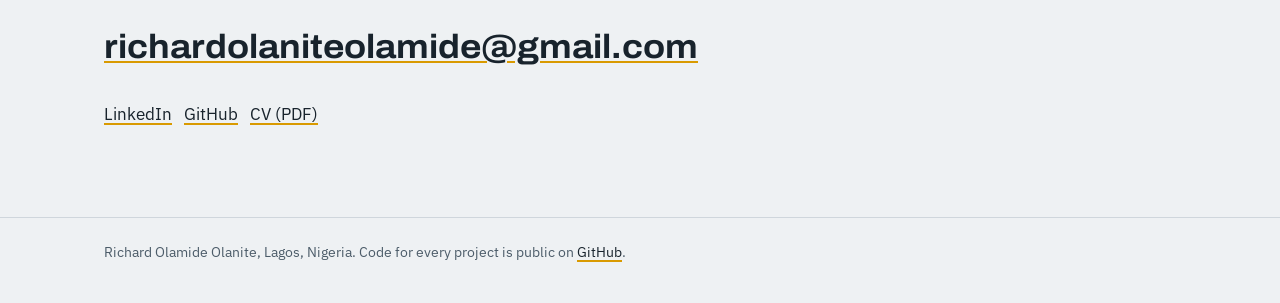
==== commit 21083253: "Remove Medium links" ====
--- a/index.html
+++ b/index.html
@@ -113,7 +113,6 @@
 <section id="writing"><div class="wrap">
   <h2>Papers and posts</h2>
   <ul class="posts">
-    <li><a href="https://medium.com/@richardolanite/the-alarm-that-never-rang-separating-temperature-from-real-change-on-a-railway-bridge-d7d7e2989daa">The alarm that never rang: separating temperature from real change on a railway bridge</a><p>Plain-English write-up of the KW51 project. Medium.</p></li>
     <li><a href="https://www.linkedin.com/in/richardolanite/recent-activity/all/">A prediction is not a decision</a><p>How I found my own predictive-maintenance model was answering the wrong question, and what rebuilding it taught me. LinkedIn post.</p></li>
     <li><a href="https://www.linkedin.com/in/richardolanite/recent-activity/all/">Strong metrics, wrong behaviour</a><p>Target leakage and censored data in predictive maintenance. LinkedIn post.</p></li>
     <li><a href="https://doi.org/10.1007/s12008-026-02555-z">Numerical simulation of the compositions, processing, materials, and properties of automotive brake pad production</a><p>Co-author. International Journal on Interactive Design and Manufacturing, Springer, 2026.</p></li>
